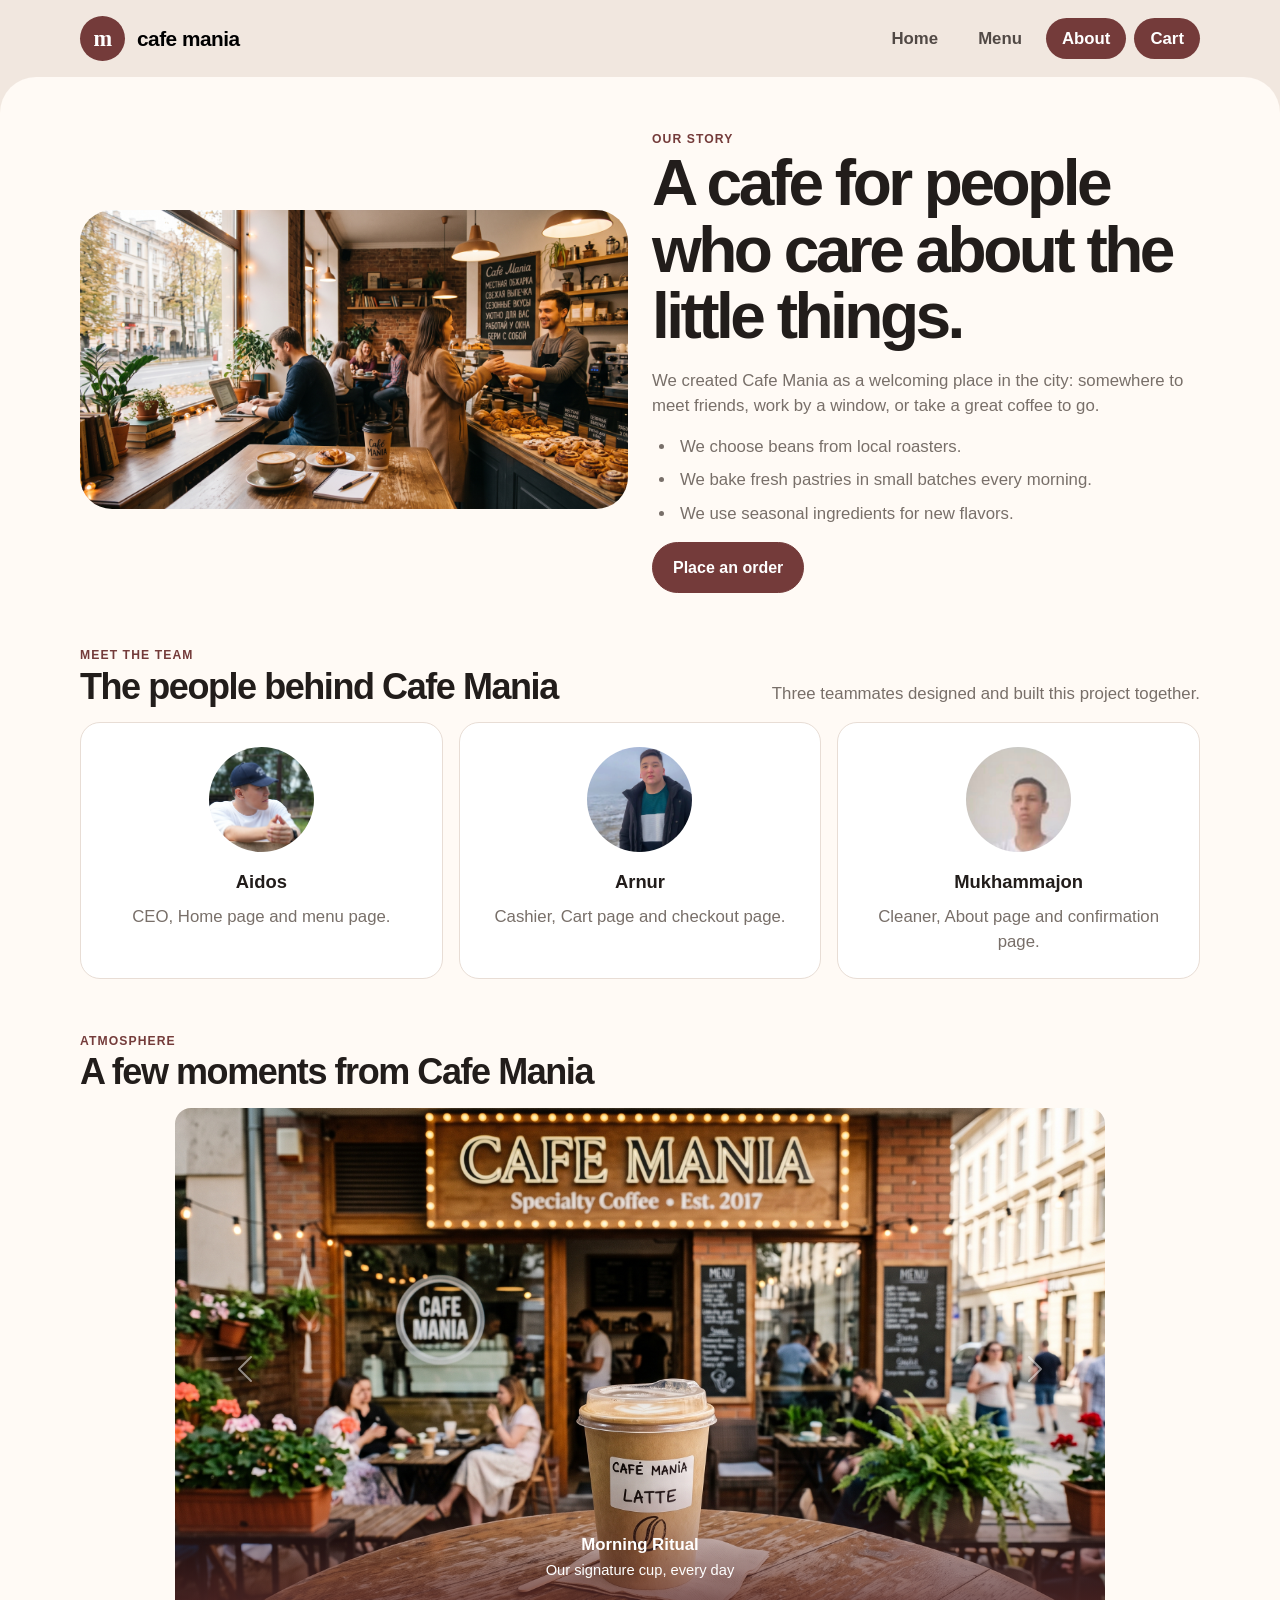
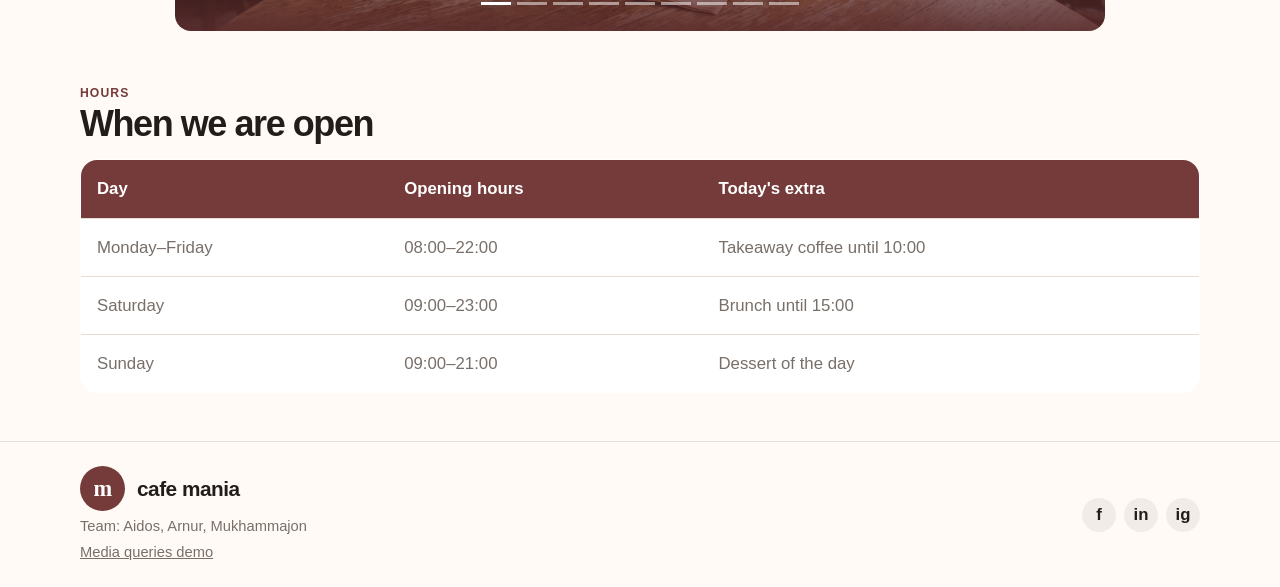
==== about.html @ 405763fb "Add files via upload" ====
<!DOCTYPE html>
<html lang="en">
<head>
  <meta charset="UTF-8">
  <meta name="viewport" content="width=device-width, initial-scale=1.0">
  <title>Cafe Mania - About Us</title>
  <link rel="stylesheet" href="https://cdn.jsdelivr.net/npm/bootstrap@5.3.3/dist/css/bootstrap.min.css">
  <link rel="stylesheet" href="css/style.css">
</head>
<body>

  <header id="main-header" class="py-3">
    <nav class="navbar navbar-expand-md p-0" aria-label="Main navigation">
      <div class="container shell">
        <a class="navbar-brand brand m-0 p-0" href="index.html">
          <span class="brand-mark">m</span>
          <span>cafe mania</span>
        </a>
        <button class="navbar-toggler" type="button" data-bs-toggle="collapse" data-bs-target="#mainNav" aria-controls="mainNav" aria-expanded="false" aria-label="Toggle navigation">
          <span class="navbar-toggler-icon"></span>
        </button>
        <div class="collapse navbar-collapse" id="mainNav">
          <ul class="navbar-nav ms-auto gap-1 gap-md-2 mt-3 mt-md-0 mb-0">
          <li class="nav-item"><a class="nav-link rounded-pill px-3 py-2 fw-bold small" href="index.html">Home</a></li>
          <li class="nav-item"><a class="nav-link rounded-pill px-3 py-2 fw-bold small" href="menu.html">Menu</a></li>
          <li class="nav-item"><a class="nav-link rounded-pill px-3 py-2 fw-bold small active bg-primary" href="about.html" aria-current="page">About</a></li>
          <li class="nav-item"><a class="nav-link rounded-pill px-3 py-2 fw-bold small bg-primary text-white" href="cart.html">Cart</a></li>
          </ul>
        </div>
      </div>
    </nav>
  </header>

  <main class="page pt-4 pt-md-5 pb-5">
    <div class="container shell">

      <section class="row align-items-center g-4 mb-5">
        <div class="col-md-6">
          <img class="img-fluid rounded-5" src="images/team.jpg" alt="Cafe Mania team illustration">
        </div>
        <div class="col-md-6">
          <span class="eyebrow">Our story</span>
          <h1>A cafe for people who care about the little things.</h1>
          <p>We created Cafe Mania as a welcoming place in the city: somewhere to meet friends, work by a window, or take a great coffee to go.</p>
          <ul class="story-list ps-4">
            <li class="my-2 ps-1">We choose beans from local roasters.</li>
            <li class="my-2 ps-1">We bake fresh pastries in small batches every morning.</li>
            <li class="my-2 ps-1">We use seasonal ingredients for new flavors.</li>
          </ul>
          <a class="btn btn-primary" href="checkout.html">Place an order</a>
        </div>
      </section>

      <section class="mb-5">
        <div class="d-flex flex-column flex-sm-row justify-content-between align-items-sm-end gap-3 mt-3 mt-lg-4 mb-3">
          <div>
            <span class="eyebrow">Meet the team</span>
            <h2 class="mb-0">The people behind Cafe Mania</h2>
          </div>
          <p class="mb-0">Three teammates designed and built this project together.</p>
        </div>
        <div class="row row-cols-1 row-cols-sm-3 g-3">
          <div class="col">
            <article class="person h-100 p-4 text-center">
              <img class="rounded-circle mx-auto mb-3" src="images/aidos.jpeg" alt="Portrait of Aidos">
              <h3>Aidos</h3>
              <p class="mb-0">CEO, Home page and menu page.</p>
            </article>
          </div>
          <div class="col">
            <article class="person h-100 p-4 text-center">
              <img class="rounded-circle mx-auto mb-3" src="images/arnur.jpeg" alt="Portrait of Arnur">
              <h3>Arnur</h3>
              <p class="mb-0">Cashier, Cart page and checkout page.</p>
            </article>
          </div>
          <div class="col">
            <article class="person h-100 p-4 text-center">
              <img class="rounded-circle mx-auto mb-3" src="images/mukhammajon.jpeg" alt="Portrait of Mukhammajon">
              <h3>Mukhammajon</h3>
              <p class="mb-0">Cleaner, About page and confirmation page.</p>
            </article>
          </div>
        </div>
      </section>

      <section class="mb-5">
        <div class="d-flex flex-column flex-sm-row justify-content-between align-items-sm-end gap-3 mt-3 mt-lg-4 mb-3">
          <div>
            <span class="eyebrow">Atmosphere</span>
            <h2 class="mb-0">A few moments from Cafe Mania</h2>
          </div>
        </div>
        <div class="row justify-content-center">
          <div class="col-lg-10">
            <div id="atmosphereCarousel" class="carousel slide rounded-4 overflow-hidden" role="region" aria-label="Photo gallery">
              <div class="carousel-indicators">
              <button type="button" data-bs-target="#atmosphereCarousel" data-bs-slide-to="0" class="active" aria-current="true" aria-label="Slide 1"></button>
              <button type="button" data-bs-target="#atmosphereCarousel" data-bs-slide-to="1" aria-label="Slide 2"></button>
              <button type="button" data-bs-target="#atmosphereCarousel" data-bs-slide-to="2" aria-label="Slide 3"></button>
              <button type="button" data-bs-target="#atmosphereCarousel" data-bs-slide-to="3" aria-label="Slide 4"></button>
              <button type="button" data-bs-target="#atmosphereCarousel" data-bs-slide-to="4" aria-label="Slide 5"></button>
              <button type="button" data-bs-target="#atmosphereCarousel" data-bs-slide-to="5" aria-label="Slide 6"></button>
              <button type="button" data-bs-target="#atmosphereCarousel" data-bs-slide-to="6" aria-label="Slide 7"></button>
              <button type="button" data-bs-target="#atmosphereCarousel" data-bs-slide-to="7" aria-label="Slide 8"></button>
              <button type="button" data-bs-target="#atmosphereCarousel" data-bs-slide-to="8" aria-label="Slide 9"></button>
              </div>
              <div class="carousel-inner">
              <div class="carousel-item active">
                <img src="images/main%20.jpg" alt="Coffee cup and croissant on the counter">
                <div class="carousel-caption start-0 end-0 bottom-0 pt-5 pb-5 px-5">
                  <span class="fw-bold">Morning Ritual</span><br><small>Our signature cup, every day</small>
                </div>
              </div>
              <div class="carousel-item">
                <img src="images/cofee.jpg" alt="Coffee and croissant set">
                <div class="carousel-caption start-0 end-0 bottom-0 pt-5 pb-5 px-5">
                  <span class="fw-bold">Fresh Roast</span><br><small>Beans from local roasters</small>
                </div>
              </div>
              <div class="carousel-item">
                <img src="images/Cappucino.jpg" alt="Cappuccino with a pastry">
                <div class="carousel-caption start-0 end-0 bottom-0 pt-5 pb-5 px-5">
                  <span class="fw-bold">Latte Art</span><br><small>Double espresso, silky foam</small>
                </div>
              </div>
              <div class="carousel-item">
                <img src="images/zavtrak.jpg" alt="Breakfast plate with toast and berries">
                <div class="carousel-caption start-0 end-0 bottom-0 pt-5 pb-5 px-5">
                  <span class="fw-bold">Mania Brunch</span><br><small>Toast, egg and fresh berries</small>
                </div>
              </div>
              <div class="carousel-item">
                <img src="images/lunch.jpg" alt="Lunch plate">
                <div class="carousel-caption start-0 end-0 bottom-0 pt-5 pb-5 px-5">
                  <span class="fw-bold">Midday Break</span><br><small>A hot dish and homemade lemonade</small>
                </div>
              </div>
              <div class="carousel-item">
                <img src="images/pirog.jpg" alt="Berry pastry">
                <div class="carousel-caption start-0 end-0 bottom-0 pt-5 pb-5 px-5">
                  <span class="fw-bold">Bakery Corner</span><br><small>Baked fresh every morning</small>
                </div>
              </div>
              <div class="carousel-item">
                <img src="images/tea.jpg" alt="A hot drink in a cup">
                <div class="carousel-caption start-0 end-0 bottom-0 pt-5 pb-5 px-5">
                  <span class="fw-bold">Tea Time</span><br><small>Bright berry blends with honey</small>
                </div>
              </div>
              <div class="carousel-item">
                <img src="images/desert.jpg" alt="Berry dessert">
                <div class="carousel-caption start-0 end-0 bottom-0 pt-5 pb-5 px-5">
                  <span class="fw-bold">Dessert of the Day</span><br><small>Ask your barista what's fresh</small>
                </div>
              </div>
              <div class="carousel-item">
                <img src="images/team.jpg" alt="Cafe Mania team at work">
                <div class="carousel-caption start-0 end-0 bottom-0 pt-5 pb-5 px-5">
                  <span class="fw-bold">Our People</span><br><small>The faces behind every cup</small>
                </div>
              </div>
              </div>
              <button class="carousel-control-prev" type="button" data-bs-target="#atmosphereCarousel" data-bs-slide="prev">
                <span class="carousel-control-prev-icon" aria-hidden="true"></span>
                <span class="visually-hidden">Previous</span>
              </button>
              <button class="carousel-control-next" type="button" data-bs-target="#atmosphereCarousel" data-bs-slide="next">
                <span class="carousel-control-next-icon" aria-hidden="true"></span>
                <span class="visually-hidden">Next</span>
              </button>
            </div>
          </div>
        </div>
      </section>

      <section>
        <div class="d-flex flex-column flex-sm-row justify-content-between align-items-sm-end gap-3 mt-3 mt-lg-4 mb-3">
          <div>
            <span class="eyebrow">Hours</span>
            <h2 class="mb-0">When we are open</h2>
          </div>
        </div>
        <table class="schedule">
          <thead>
            <tr>
              <th class="p-2 p-sm-3">Day</th>
              <th class="p-2 p-sm-3">Opening hours</th>
              <th class="p-2 p-sm-3">Today's extra</th>
            </tr>
          </thead>
          <tbody>
            <tr>
              <td class="p-2 p-sm-3">Monday–Friday</td>
              <td class="p-2 p-sm-3">08:00–22:00</td>
              <td class="p-2 p-sm-3">Takeaway coffee until 10:00</td>
            </tr>
            <tr>
              <td class="p-2 p-sm-3">Saturday</td>
              <td class="p-2 p-sm-3">09:00–23:00</td>
              <td class="p-2 p-sm-3">Brunch until 15:00</td>
            </tr>
            <tr>
              <td class="p-2 p-sm-3">Sunday</td>
              <td class="p-2 p-sm-3">09:00–21:00</td>
              <td class="p-2 p-sm-3">Dessert of the day</td>
            </tr>
          </tbody>
        </table>
      </section>

    </div>
  </main>

  <footer class="py-4">
    <div class="container shell d-flex flex-column flex-md-row justify-content-between align-items-md-center gap-3">
      <div>
        <a class="brand" href="index.html">
          <span class="brand-mark">m</span>
          <span>cafe mania</span>
        </a>
        <p class="mt-1 mb-0 small">Team: Aidos, Arnur, Mukhammajon</p>
        <p class="mt-1 mb-0 small"><a class="text-decoration-underline" href="responsive.html">Media queries demo</a></p>
      </div>
      <div>
        <div class="socials d-flex gap-2">
          <a href="#">f</a>
          <a href="#">in</a>
          <a href="#">ig</a>
        </div>
      </div>
    </div>
  </footer>

  <script src="https://cdn.jsdelivr.net/npm/bootstrap@5.3.3/dist/js/bootstrap.bundle.min.js"></script>

</body>
</html>
---- css/style.css ----
:root {
  --wine: #743b3a;
  --wine-dark: #592b2b;
  --cream: #fffaf5;
  --sand: #f1e7df;
  --ink: #221d1b;
  --muted: #786f69;
  --line: #e8ddd5;
  --green: #758664;

  --bs-primary: #743b3a;
  --bs-primary-rgb: 116, 59, 58;
  --bs-border-color: var(--line);
}

* {
  box-sizing: border-box;
}

html {
  scroll-behavior: smooth;
}

body {
  margin: 0;
  background: var(--sand);
  color: var(--ink);
  font-family: "Trebuchet MS", "Segoe UI", Arial, sans-serif;
  font-size: 0.95rem;
  line-height: 1.5;
}

img {
  max-width: 100%;
  display: block;
}

a {
  color: inherit;
  text-decoration: none;
}

a:hover {
  color: var(--wine);
}

button,
input,
select,
textarea {
  font: inherit;
}

/* Layout shell
   Bootstrap .container (12px side padding) sized to the original 1120px content width.
   ========================================================================== */

.shell {
  width: min(1144px, calc(100% - 8px));
  max-width: none;
  margin: auto;
}

.page {
  background: var(--cream);
  min-height: 590px;
  border-radius: 36px 36px 0 0;
}

/* Header & navigation (Bootstrap navbar) */

#main-header {
  background: var(--sand);
}

.brand {
  display: flex;
  gap: 12px;
  align-items: center;
  font-size: 1.3rem;
  font-weight: 800;
  letter-spacing: -0.5px;
}

.brand-mark {
  width: 45px;
  height: 45px;
  border-radius: 50%;
  background: var(--wine);
  color: #fff;
  display: grid;
  place-items: center;
  font-family: Georgia, serif;
  font-size: 1.4rem;
}

.navbar {
  --bs-navbar-color: #514945;
  --bs-navbar-hover-color: #fff;
  --bs-navbar-active-color: #fff;
  --bs-navbar-toggler-border-color: var(--wine);
  --bs-navbar-toggler-focus-width: 0.2rem;
}

.navbar-nav .nav-link:hover {
  background: var(--wine);
}

/* Typography */

.eyebrow {
  color: var(--wine);
  font-weight: 800;
  text-transform: uppercase;
  letter-spacing: 0.09em;
  font-size: 0.76rem;
}

h1, h2, h3 {
  font-weight: 700;
}

h1 {
  font-size: 2rem;
  line-height: 1.04;
  letter-spacing: -0.055em;
  margin-bottom: 18px;
}

h2 {
  font-size: 1.5rem;
  letter-spacing: -0.04em;
  line-height: 1.1;
}

h3 {
  font-size: 1.05rem;
  line-height: 1.5;
}

p {
  color: var(--muted);
}

/* Buttons (Bootstrap .btn, recoloured) */

.btn {
  --bs-btn-border-radius: 999px;
  --bs-btn-font-weight: 800;
  --bs-btn-padding-x: 1.25rem;
  --bs-btn-padding-y: 0.8rem;
  transition: 0.2s ease;
}

.btn-lg {
  --bs-btn-padding-x: 1.6rem;
  --bs-btn-padding-y: 1rem;
  --bs-btn-font-size: 1.1rem;
}

.btn-sm {
  --bs-btn-padding-x: 0.9rem;
  --bs-btn-padding-y: 0.45rem;
  --bs-btn-font-size: 0.85rem;
}

.btn:hover {
  transform: translateY(-2px);
}

.btn-group .btn:hover {
  transform: none;
}

.btn-primary {
  --bs-btn-bg: var(--wine);
  --bs-btn-border-color: var(--wine);
  --bs-btn-hover-bg: var(--wine-dark);
  --bs-btn-hover-border-color: var(--wine-dark);
  --bs-btn-active-bg: var(--wine-dark);
  --bs-btn-active-border-color: var(--wine-dark);
  --bs-btn-disabled-bg: var(--wine);
  --bs-btn-disabled-border-color: var(--wine);
  --bs-btn-focus-shadow-rgb: 116, 59, 58;
}

.btn-secondary {
  --bs-btn-color: var(--wine);
  --bs-btn-bg: #f4e7df;
  --bs-btn-border-color: #f4e7df;
  --bs-btn-hover-color: var(--wine-dark);
  --bs-btn-hover-bg: #ead9cf;
  --bs-btn-hover-border-color: #ead9cf;
  --bs-btn-active-color: var(--wine-dark);
  --bs-btn-active-bg: #ead9cf;
  --bs-btn-active-border-color: #ead9cf;
  --bs-btn-focus-shadow-rgb: 116, 59, 58;
}

.btn-outline-primary {
  --bs-btn-color: var(--wine);
  --bs-btn-border-color: var(--wine);
  --bs-btn-hover-bg: var(--wine);
  --bs-btn-hover-border-color: var(--wine);
  --bs-btn-active-bg: var(--wine);
  --bs-btn-active-border-color: var(--wine);
  --bs-btn-focus-shadow-rgb: 116, 59, 58;
}

.btn-round {
  width: 41px;
  height: 41px;
  display: inline-grid;
  place-items: center;
}

/* Hero */

.hero-copy {
  max-width: 550px;
}

.hero-copy p {
  font-size: 1.1rem;
  max-width: 46ch;
}

.hero-art {
  position: relative;
}

.hero-art img {
  border-radius: 30px;
  box-shadow: 18px 18px 0 #e8d1c2;
}

.floating-note {
  position: absolute;
  bottom: 22px;
  left: 12px;
  border-radius: 16px;
  background: #fff;
  box-shadow: 0 10px 30px #6f403a2b;
  font-weight: 800;
}

/* Bootstrap .card, restyled */

.card {
  border: 1px solid var(--line);
  border-radius: 20px;
  overflow: hidden;
  background: #fff;
  box-shadow: 0 6px 18px #4b29200a;
  transition: transform 0.25s ease, box-shadow 0.25s ease;
}

.card:hover {
  transform: translateY(-8px);
  box-shadow: 0 16px 30px #6f403a29;
}

.card img {
  width: 100%;
  height: 165px;
  object-fit: cover;
}

.price-line {
  font-weight: 800;
  font-size: 1.16rem;
}

/* Menu page sidebar + main */

.menu-layout__sidebar {
  background: var(--sand);
  border-bottom: 1px solid var(--line);
}

.menu-layout__main {
  border-radius: 0;
}

.category-nav {
  --bs-nav-link-color: #5b514c;
  --bs-nav-link-hover-color: var(--wine);
}

/* About page */

.tag {
  display: inline-block;
  padding: 7px 11px;
  border-radius: 999px;
  background: #f3e7df;
  color: var(--wine);
  font-weight: 800;
  font-size: 0.85rem;
}

.story-list {
  color: var(--muted);
}

.person {
  background: #fff;
  border: 1px solid var(--line);
  border-radius: 20px;
}

.person img {
  width: 105px;
  height: 105px;
  object-fit: cover;
  background: #f2ded2;
}

.carousel-item img {
  width: 100%;
  aspect-ratio: 16 / 9;
  object-fit: cover;
}

.carousel-caption {
  background: linear-gradient(180deg, rgba(89, 43, 43, 0) 0%, rgba(89, 43, 43, 0.92) 100%);
}

.schedule {
  width: 100%;
  border-collapse: collapse;
  background: #fff;
  border: 1px solid var(--line);
  border-radius: 17px;
  overflow: hidden;
}

.schedule th {
  background: var(--wine);
  color: white;
  text-align: left;
}

.schedule th,
.schedule td {
  border-bottom: 1px solid var(--line);
}

.schedule tr:last-child td {
  border-bottom: 0;
}

.schedule td {
  color: var(--muted);
}

/* Cart & checkout */

.cart-item {
  border: 1px solid var(--line);
  background: #fff;
  border-radius: 18px;
}

.cart-item img {
  width: 110px;
  height: 88px;
  object-fit: cover;
  border-radius: 11px;
}

.cart-item p {
  font-size: 0.87rem;
}

.item-cost {
  font-size: 1.18rem;
  font-weight: 800;
  white-space: nowrap;
}

.summary {
  border: 1px solid var(--line);
  background: #fff;
  border-radius: 20px;
}

.summary img {
  width: 34px;
  height: 34px;
  object-fit: cover;
  background: #f4eee9;
}

/* Forms */

.form-card {
  background: #fff;
  border: 1px solid var(--line);
  border-radius: 21px;
}

.form-label {
  font-weight: 700;
  font-size: 0.9rem;
}

.form-check-label {
  font-weight: 500;
}

.form-control,
.form-select,
.input-group-text {
  border-color: #ded3cb;
  border-radius: 11px;
  color: var(--ink);
}

.form-control,
.form-select {
  background-color: #fffaf7;
}

.input-group-text {
  background: #f4e7df;
  color: var(--wine);
  font-weight: 700;
}

.form-control:focus,
.form-select:focus,
.form-check-input:focus {
  border-color: var(--wine);
  box-shadow: 0 0 0 0.25rem rgba(116, 59, 58, 0.2);
}

.form-check-input:checked {
  background-color: var(--wine);
  border-color: var(--wine);
}

textarea.form-control {
  min-height: 105px;
  resize: vertical;
}

/* Confirmation page */

.success-icon {
  width: 74px;
  height: 74px;
  border-radius: 50%;
  display: grid;
  place-items: center;
  background: #e7f0df;
  color: #4b7540;
  font-size: 2.5rem;
  font-weight: bold;
}

.order-number {
  font-size: 4rem;
  color: var(--wine);
  font-weight: 900;
  letter-spacing: -0.09em;
}

.order-steps {
  list-style: none;
  text-align: left;
  max-width: 340px;
  color: var(--muted);
}

.order-steps li {
  border-radius: 12px;
  background: #f9f0e9;
  transition: transform 0.2s ease, background 0.2s ease;
}

.order-steps li:hover {
  transform: translateX(4px);
  background: #f3e7df;
}

.step-num {
  flex-shrink: 0;
  width: 26px;
  height: 26px;
  border-radius: 50%;
  background: var(--wine);
  color: #fff;
  font-weight: 800;
  font-size: 0.8rem;
  display: grid;
  place-items: center;
}

.benefit {
  border-radius: 16px;
  background: #f9f0e9;
}

.benefit strong {
  display: block;
  font-size: 1.3rem;
  color: var(--wine);
}

/* Footer */

footer {
  background: var(--cream);
  border-top: 1px solid var(--line);
}

.socials a {
  width: 34px;
  height: 34px;
  display: grid;
  place-items: center;
  border-radius: 50%;
  background: #f2ece8;
  font-weight: 800;
}

/* responsive typography */
@media (min-width: 576px) {
  body { font-size: 1rem; }
  h1 { font-size: 2.75rem; }
  h2 { font-size: 1.85rem; }
  h3 { font-size: 1.1rem; }
}

@media (min-width: 992px) {
  body { font-size: 1.05rem; }
  h1 { font-size: 4rem; }
  h2 { font-size: 2.25rem; }
  h3 { font-size: 1.15rem; }

  .menu-layout__sidebar {
    border-bottom: 0;
    border-right: 1px solid var(--line);
  }

  .menu-layout__main {
    border-radius: 0 36px 0 0;
  }

  .floating-note {
    left: -30px;
  }
}

@media (max-width: 575.98px) {
  .brand {
    font-size: 1.08rem;
  }

  .brand-mark {
    width: 38px;
    height: 38px;
  }

  .page {
    border-radius: 25px 25px 0 0;
  }

  .shell {
    width: 100%;
  }

  .hero-art img {
    box-shadow: 9px 9px 0 #e8d1c2;
  }

  .cart-item img {
    width: 80px;
    height: 72px;
  }

  .schedule {
    font-size: 0.82rem;
  }
}
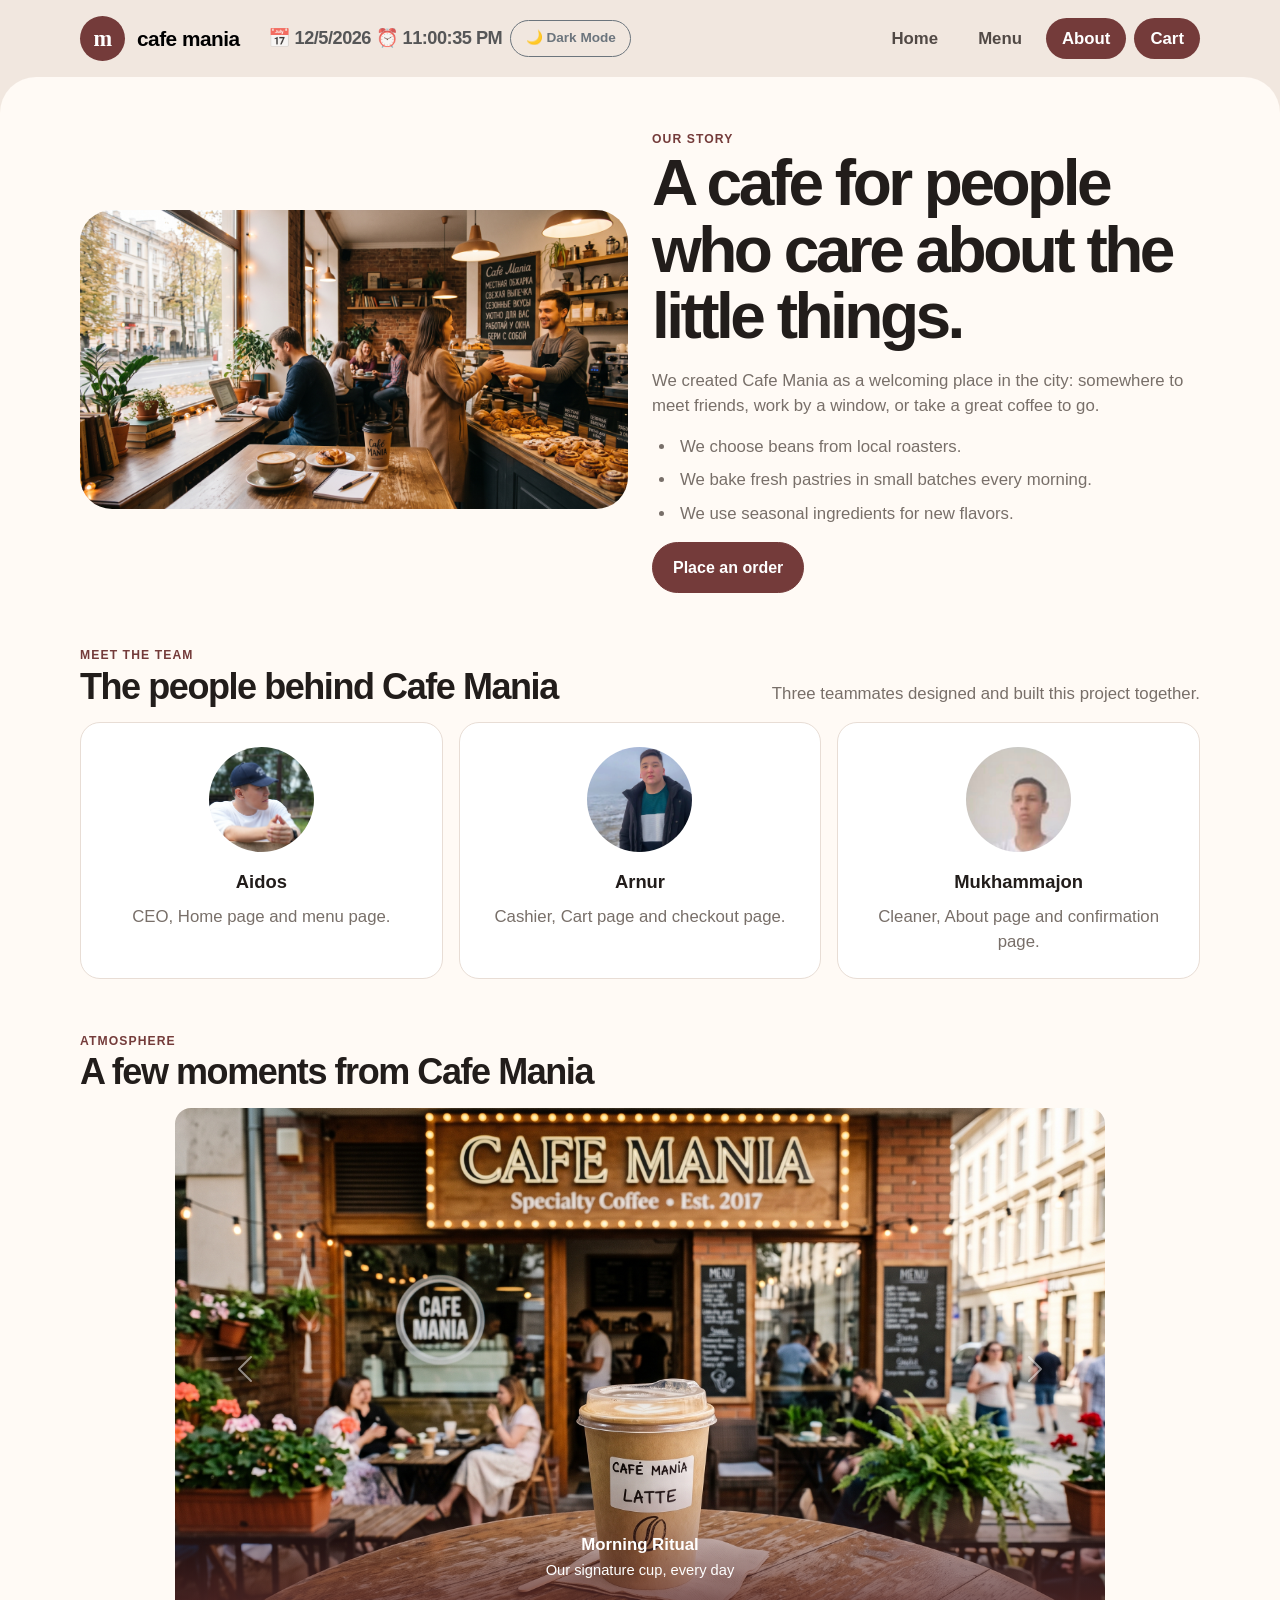
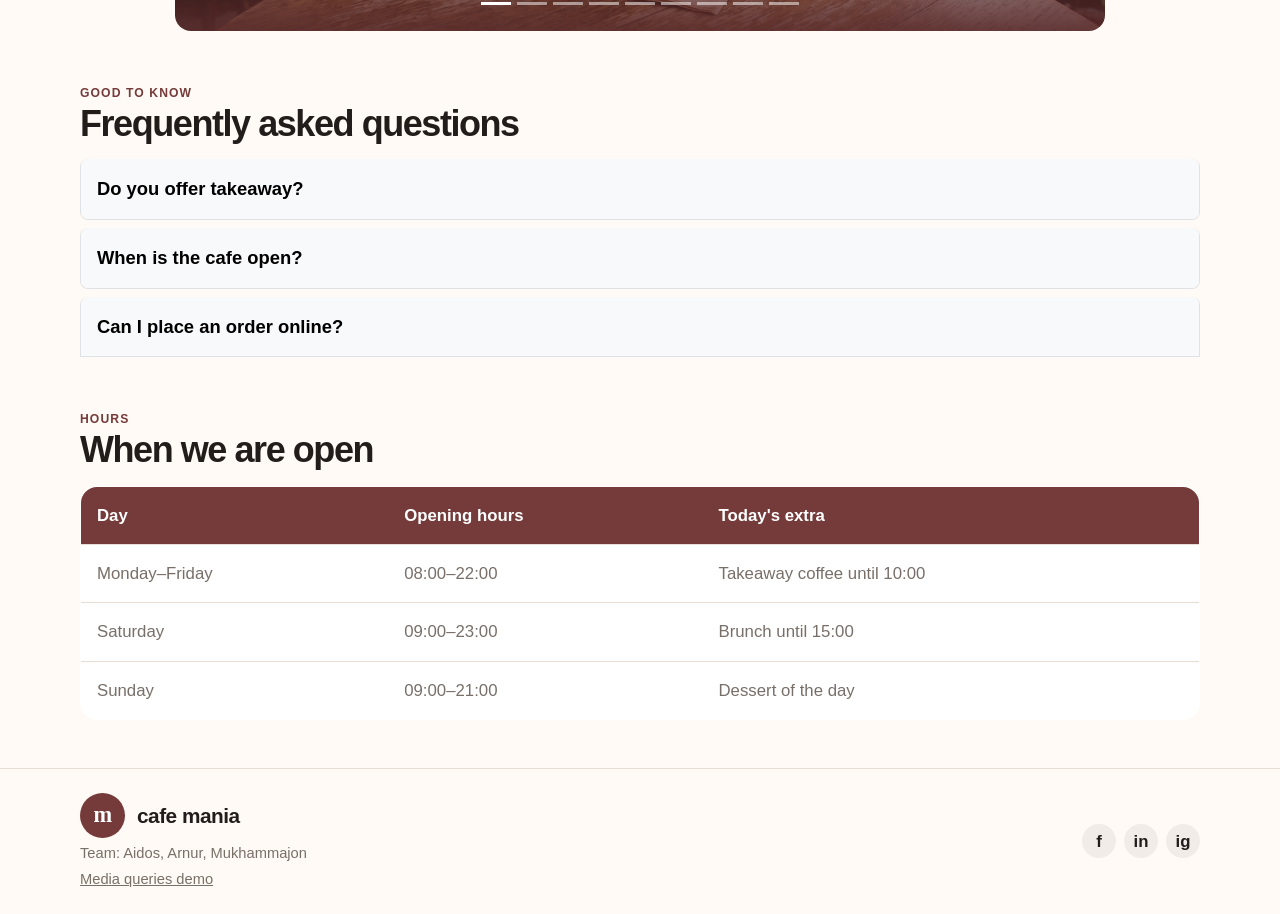
==== commit df42d074: "Assignment 4 implemetation from Aidos repo" ====
--- a/about.html
+++ b/about.html
@@ -15,7 +15,9 @@
         <a class="navbar-brand brand m-0 p-0" href="index.html">
           <span class="brand-mark">m</span>
           <span>cafe mania</span>
+          <span id="live-clock" class="ms-3 small fw-bold text-muted"></span>
         </a>
+        <button id="themeToggle" class="btn btn-sm btn-outline-secondary ms-2">🌙 Dark Mode</button>
         <button class="navbar-toggler" type="button" data-bs-toggle="collapse" data-bs-target="#mainNav" aria-controls="mainNav" aria-expanded="false" aria-label="Toggle navigation">
           <span class="navbar-toggler-icon"></span>
         </button>
@@ -170,6 +172,46 @@
                 <span class="visually-hidden">Next</span>
               </button>
             </div>
+          </div>
+        </div>
+      </section>
+
+      <section class="mb-5" aria-labelledby="faq-title">
+        <div class="mb-3">
+          <span class="eyebrow">Good to know</span>
+          <h2 id="faq-title">Frequently asked questions</h2>
+        </div>
+
+        <div class="accordion-item">
+          <h3 class="mb-0">
+            <button class="accordion-header" id="faq-question-1" type="button" data-accordion-button aria-expanded="false" aria-controls="faq-answer-1">
+              Do you offer takeaway?
+            </button>
+          </h3>
+          <div class="accordion-content" id="faq-answer-1" role="region" aria-labelledby="faq-question-1" hidden>
+            <p class="mb-0">Yes. You can order coffee, brunch, and bakery items to take away every day.</p>
+          </div>
+        </div>
+
+        <div class="accordion-item">
+          <h3 class="mb-0">
+            <button class="accordion-header" id="faq-question-2" type="button" data-accordion-button aria-expanded="false" aria-controls="faq-answer-2">
+              When is the cafe open?
+            </button>
+          </h3>
+          <div class="accordion-content" id="faq-answer-2" role="region" aria-labelledby="faq-question-2" hidden>
+            <p class="mb-0">Opening hours vary by day. See the schedule below for today's hours.</p>
+          </div>
+        </div>
+
+        <div class="accordion-item">
+          <h3 class="mb-0">
+            <button class="accordion-header" id="faq-question-3" type="button" data-accordion-button aria-expanded="false" aria-controls="faq-answer-3">
+              Can I place an order online?
+            </button>
+          </h3>
+          <div class="accordion-content" id="faq-answer-3" role="region" aria-labelledby="faq-question-3" hidden>
+            <p class="mb-0">Yes. Browse the menu, add your selections to the cart, and complete the checkout form.</p>
           </div>
         </div>
       </section>
@@ -233,6 +275,6 @@
   </footer>
 
   <script src="https://cdn.jsdelivr.net/npm/bootstrap@5.3.3/dist/js/bootstrap.bundle.min.js"></script>
-
+  <script src="script.js"></script>
 </body>
 </html>
--- a/css/style.css
+++ b/css/style.css
@@ -584,3 +584,177 @@
     font-size: 0.82rem;
   }
 }
+/* ========================================================= */
+/* ========================================================= */
+/* Accordion Styles */
+.accordion-item {
+    border: 1px solid #dee2e6;
+    margin-bottom: 0.5rem;
+    border-radius: 0.5rem;
+    overflow: hidden;
+}
+.accordion-header {
+    width: 100%;
+    background: #f8f9fa;
+    padding: 1rem;
+    text-align: left;
+    border: none;
+    font-weight: bold;
+    cursor: pointer;
+    transition: background 0.2s;
+}
+.accordion-header:hover {
+    background: #e2e6ea;
+}
+.accordion-content {
+    max-height: 0;
+    overflow: hidden;
+    transition: max-height 0.3s ease-out;
+    background: #fff;
+    padding: 0 1rem;
+}
+.accordion-content.active {
+    padding: 1rem;
+}
+.accordion-header:focus-visible,
+[data-modal-open]:focus-visible,
+.modal-close:focus-visible {
+    outline: 3px solid #743b3a;
+    outline-offset: 3px;
+}
+
+/* Modal Popup Styles */
+.modal-overlay {
+    position: fixed;
+    top: 0;
+    left: 0;
+    width: 100%;
+    height: 100%;
+    background: rgba(0, 0, 0, 0.5);
+    display: none;
+    justify-content: center;
+    align-items: center;
+    z-index: 1050;
+    overflow-y: auto;
+    padding: 1rem;
+}
+.modal-overlay:not([hidden]) {
+    display: flex;
+}
+.modal-overlay[hidden] {
+    display: none;
+}
+.modal-open {
+    overflow: hidden;
+}
+.modal-card {
+    background: #fff;
+    padding: 2rem;
+    border-radius: 0.75rem;
+    width: 90%;
+    max-width: 520px;
+    max-height: calc(100vh - 2rem);
+    overflow-y: auto;
+    box-shadow: 0 5px 15px rgba(0,0,0,0.3);
+    position: relative;
+}
+.modal-close {
+    position: absolute;
+    top: 1rem;
+    right: 1rem;
+    background: none;
+    border: none;
+    font-size: 1.5rem;
+    cursor: pointer;
+}
+.error-text {
+    font-size: 0.875rem;
+    margin-top: 0.25rem;
+}
+.field-error {
+    display: block;
+    min-height: 1.25rem;
+    color: #b42318;
+    font-size: 0.875rem;
+}
+.form-control.is-invalid {
+    border-color: #b42318;
+}
+.contact-callout {
+    background: var(--sand);
+}
+.site-toast {
+    position: fixed;
+    right: 1rem;
+    bottom: 1rem;
+    z-index: 1100;
+    max-width: min(26rem, calc(100vw - 2rem));
+    padding: 0.9rem 1.2rem;
+    border-radius: 0.75rem;
+    background: #243b2b;
+    color: #fff;
+    box-shadow: 0 0.5rem 1.5rem rgba(0, 0, 0, 0.2);
+    opacity: 0;
+    transform: translateY(0.5rem);
+    transition: opacity 0.25s ease, transform 0.25s ease;
+}
+.site-toast.is-visible {
+    opacity: 1;
+    transform: translateY(0);
+}
+
+/* Dark theme colors are scoped to site surfaces so controls remain usable. */
+body.dark-theme {
+    --cream: #292523;
+    --sand: #1d1b1a;
+    --ink: #f5efeb;
+    --muted: #c8bdb6;
+    --line: #504743;
+    --bs-body-color: #f5efeb;
+    --bs-body-bg: #1d1b1a;
+    background: var(--sand);
+    color: var(--ink);
+}
+body.dark-theme #main-header,
+body.dark-theme footer {
+    background: var(--sand);
+    color: var(--ink);
+}
+body.dark-theme .page,
+body.dark-theme .card,
+body.dark-theme .person,
+body.dark-theme .summary,
+body.dark-theme .form-card,
+body.dark-theme .menu-layout__sidebar,
+body.dark-theme .accordion-content,
+body.dark-theme .modal-card,
+body.dark-theme .contact-callout {
+    background: var(--cream);
+    color: var(--ink);
+}
+body.dark-theme .accordion-header,
+body.dark-theme .category-nav .nav-link.bg-white,
+body.dark-theme .form-control,
+body.dark-theme .form-select,
+body.dark-theme .input-group-text {
+    background-color: #35302d;
+    color: var(--ink);
+    border-color: var(--line);
+}
+body.dark-theme .text-muted,
+body.dark-theme .eyebrow {
+    color: var(--muted) !important;
+}
+body.dark-theme .form-control::placeholder {
+    color: #c8bdb6;
+}
+body.dark-theme .accordion-header:hover {
+    background: #403a36;
+}
+
+@media (prefers-reduced-motion: reduce) {
+    .accordion-content,
+    .site-toast {
+        transition: none;
+    }
+}
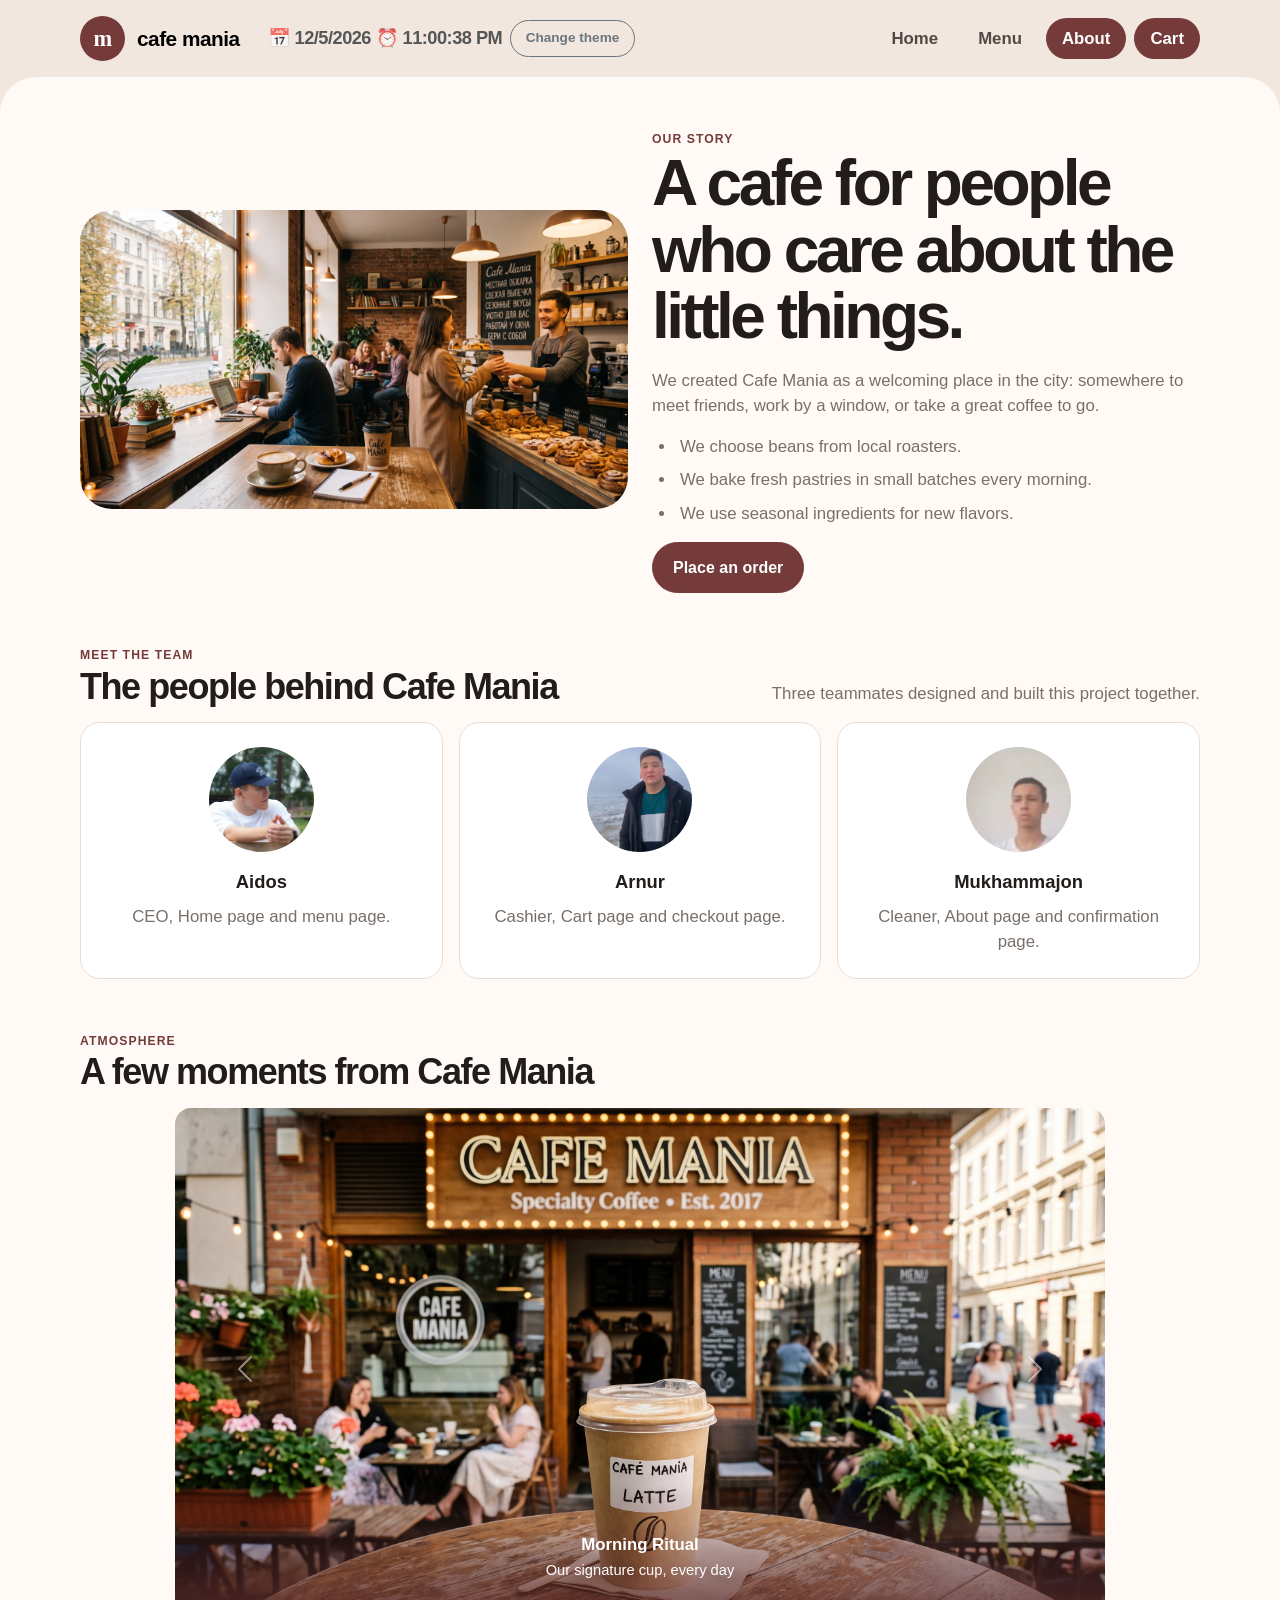
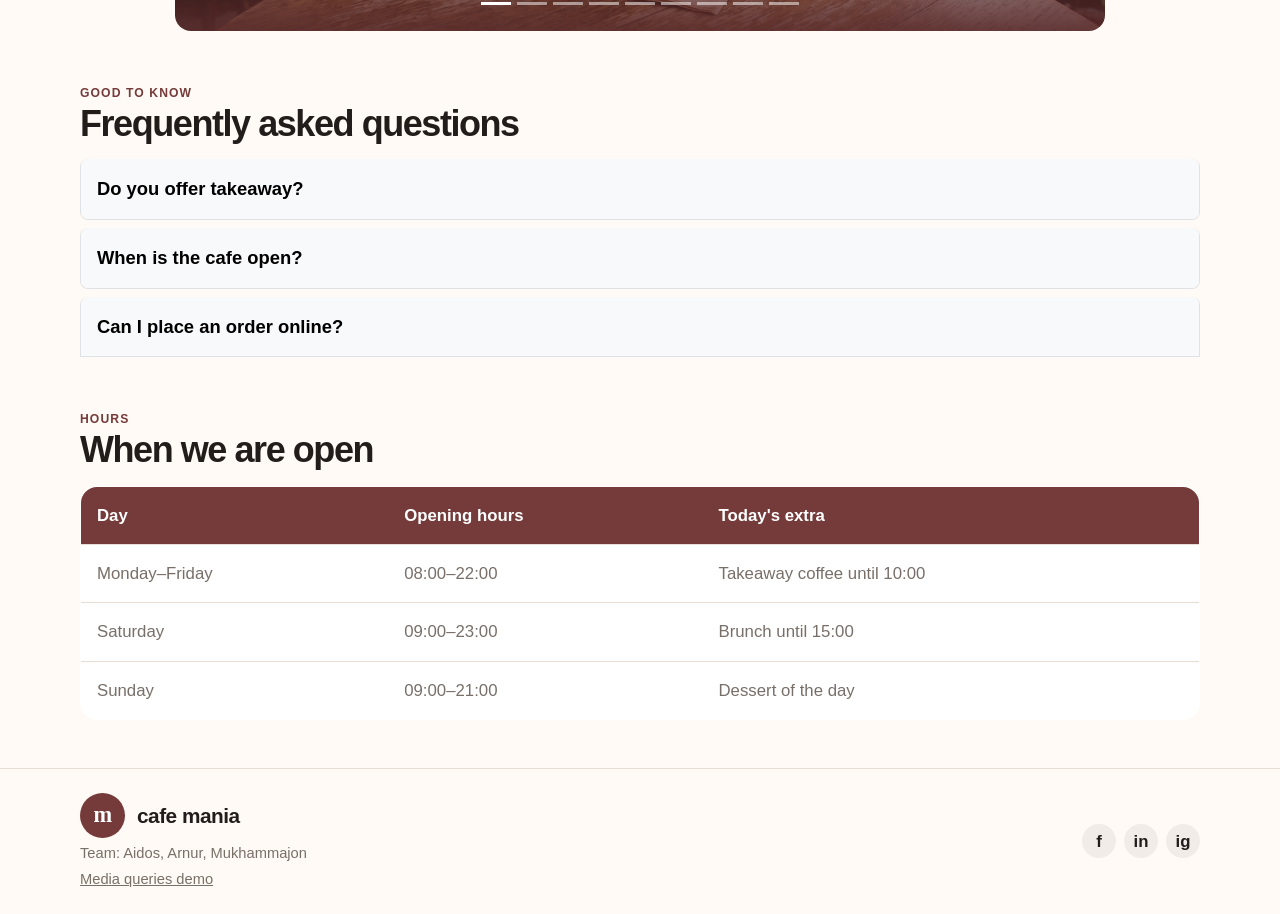
==== commit b513099f: "polish Assignment 4" ====
--- a/about.html
+++ b/about.html
@@ -17,7 +17,7 @@
           <span>cafe mania</span>
           <span id="live-clock" class="ms-3 small fw-bold text-muted"></span>
         </a>
-        <button id="themeToggle" class="btn btn-sm btn-outline-secondary ms-2">🌙 Dark Mode</button>
+        <button id="themeToggle" type="button" class="btn btn-sm btn-outline-secondary ms-2">Change theme</button>
         <button class="navbar-toggler" type="button" data-bs-toggle="collapse" data-bs-target="#mainNav" aria-controls="mainNav" aria-expanded="false" aria-label="Toggle navigation">
           <span class="navbar-toggler-icon"></span>
         </button>
--- a/css/style.css
+++ b/css/style.css
@@ -703,7 +703,53 @@
     transform: translateY(0);
 }
 
-/* Dark theme colors are scoped to site surfaces so controls remain usable. */
+/* Predefined palettes share the site's existing color variables. */
+body.green-theme {
+    --wine: #286341;
+    --wine-dark: #19482c;
+    --cream: #f1faf3;
+    --sand: #d7eadc;
+    --ink: #173724;
+    --muted: #4b6553;
+    --line: #b5d1bd;
+    --bs-primary-rgb: 40, 99, 65;
+}
+body.blue-theme {
+    --wine: #285f96;
+    --wine-dark: #19446f;
+    --cream: #f0f7ff;
+    --sand: #d8e7f6;
+    --ink: #18344f;
+    --muted: #4d6277;
+    --line: #b6cce1;
+    --bs-primary-rgb: 40, 95, 150;
+}
+body.red-theme {
+    --wine: #a32e3b;
+    --wine-dark: #7c1e29;
+    --cream: #fff3f3;
+    --sand: #f4d9dc;
+    --ink: #481f26;
+    --muted: #78555a;
+    --line: #dfb6bd;
+    --bs-primary-rgb: 163, 46, 59;
+}
+body:is(.green-theme, .blue-theme, .red-theme) {
+    --bs-primary: var(--wine);
+    --bs-body-color: var(--ink);
+    --bs-secondary-color: var(--muted);
+    --bs-border-color: var(--line);
+}
+body:is(.green-theme, .blue-theme, .red-theme) :is(.form-control, .form-select, .accordion-content) {
+    background-color: var(--cream);
+    border-color: var(--line);
+}
+body:is(.green-theme, .blue-theme, .red-theme) :is(.tag, .benefit, .order-steps li, .socials a, .input-group-text, .accordion-header) {
+    background-color: var(--sand);
+    color: var(--ink);
+}
+
+/* Keep the original dark palette and ensure all surfaces remain readable. */
 body.dark-theme {
     --cream: #292523;
     --sand: #1d1b1a;
@@ -751,6 +797,28 @@
 body.dark-theme .accordion-header:hover {
     background: #403a36;
 }
+body.dark-theme :is(.cart-item, .schedule, .floating-note, .benefit, .order-steps li, .socials a, .tag) {
+    background: var(--cream);
+    color: var(--ink);
+}
+body.dark-theme :is(.navbar-brand, .modal-close) {
+    color: var(--ink);
+}
+body.dark-theme .navbar {
+    --bs-navbar-color: var(--ink);
+}
+body.dark-theme .category-nav {
+    --bs-nav-link-color: var(--ink);
+}
+body.dark-theme .field-error {
+    color: #ffb4ab;
+}
+body.dark-theme .form-control.is-invalid {
+    border-color: #ffb4ab;
+}
+body.dark-theme .form-text {
+    color: var(--muted);
+}
 
 @media (prefers-reduced-motion: reduce) {
     .accordion-content,
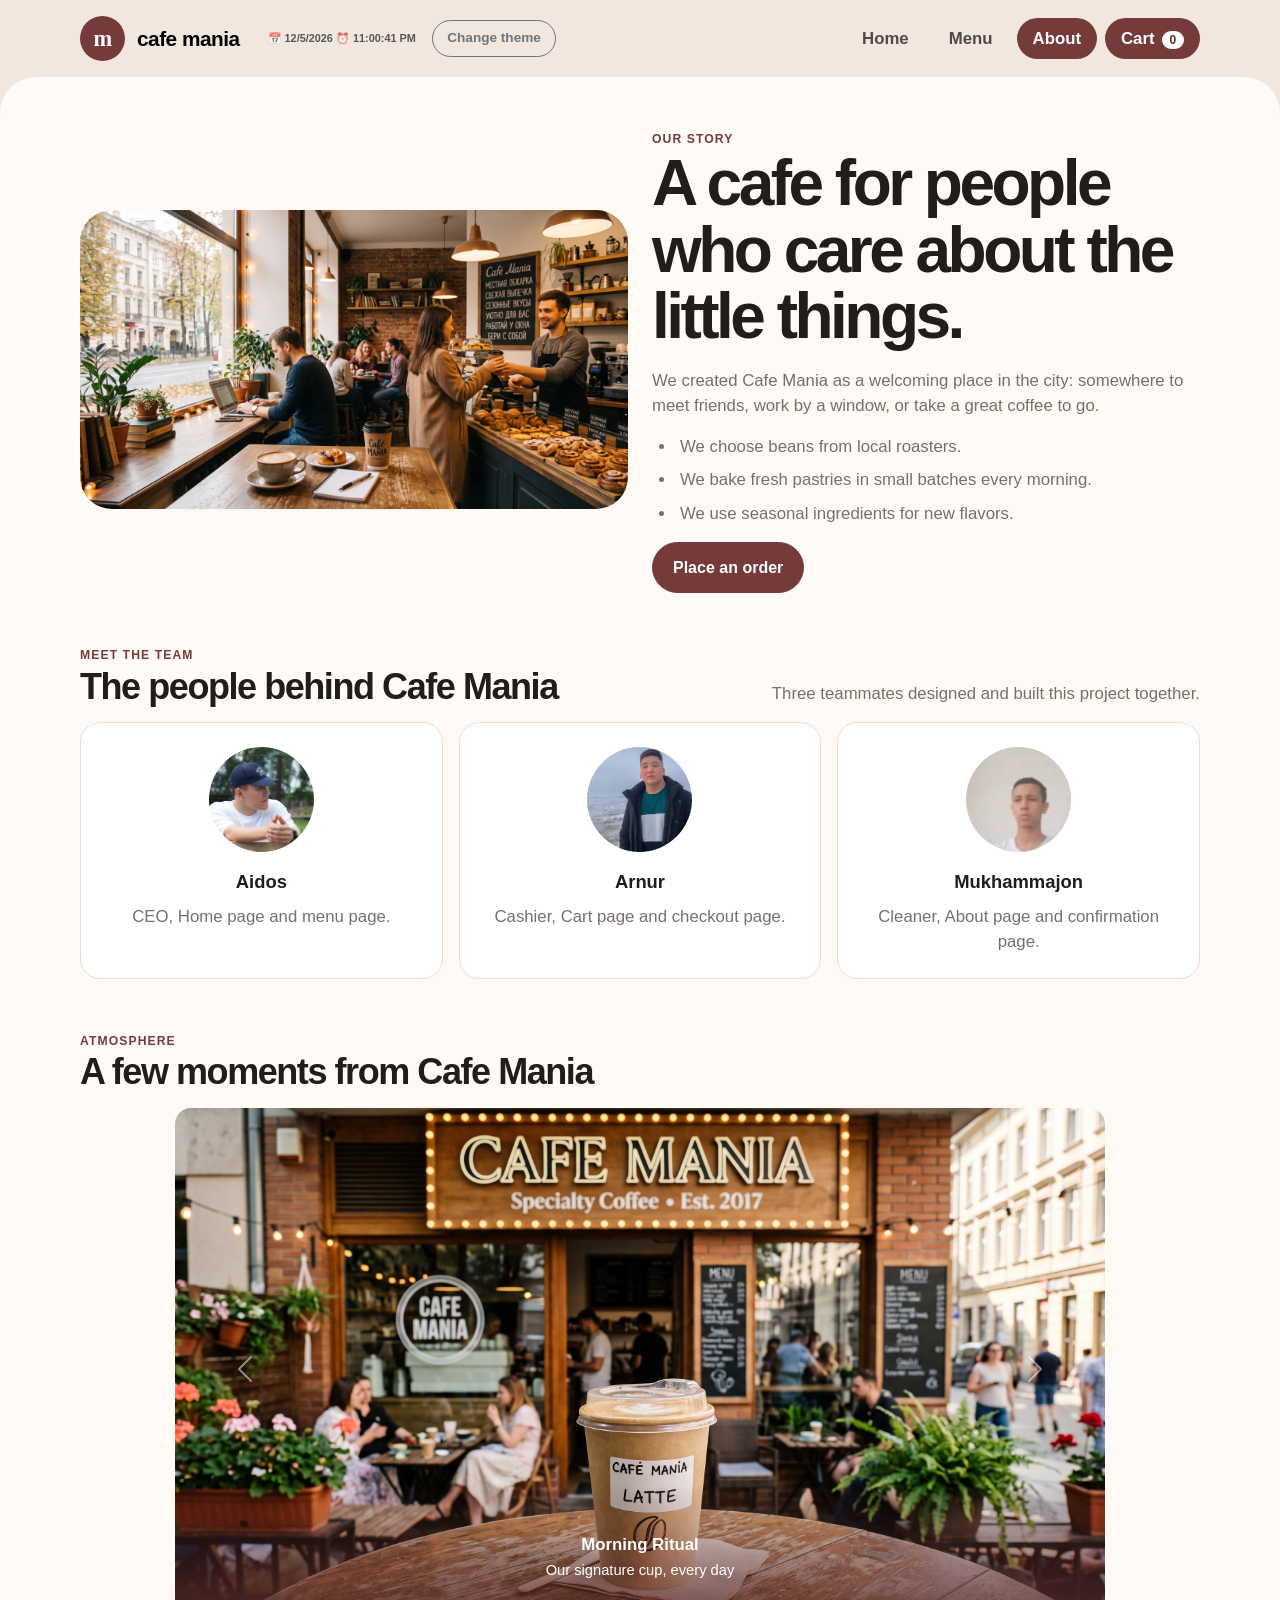
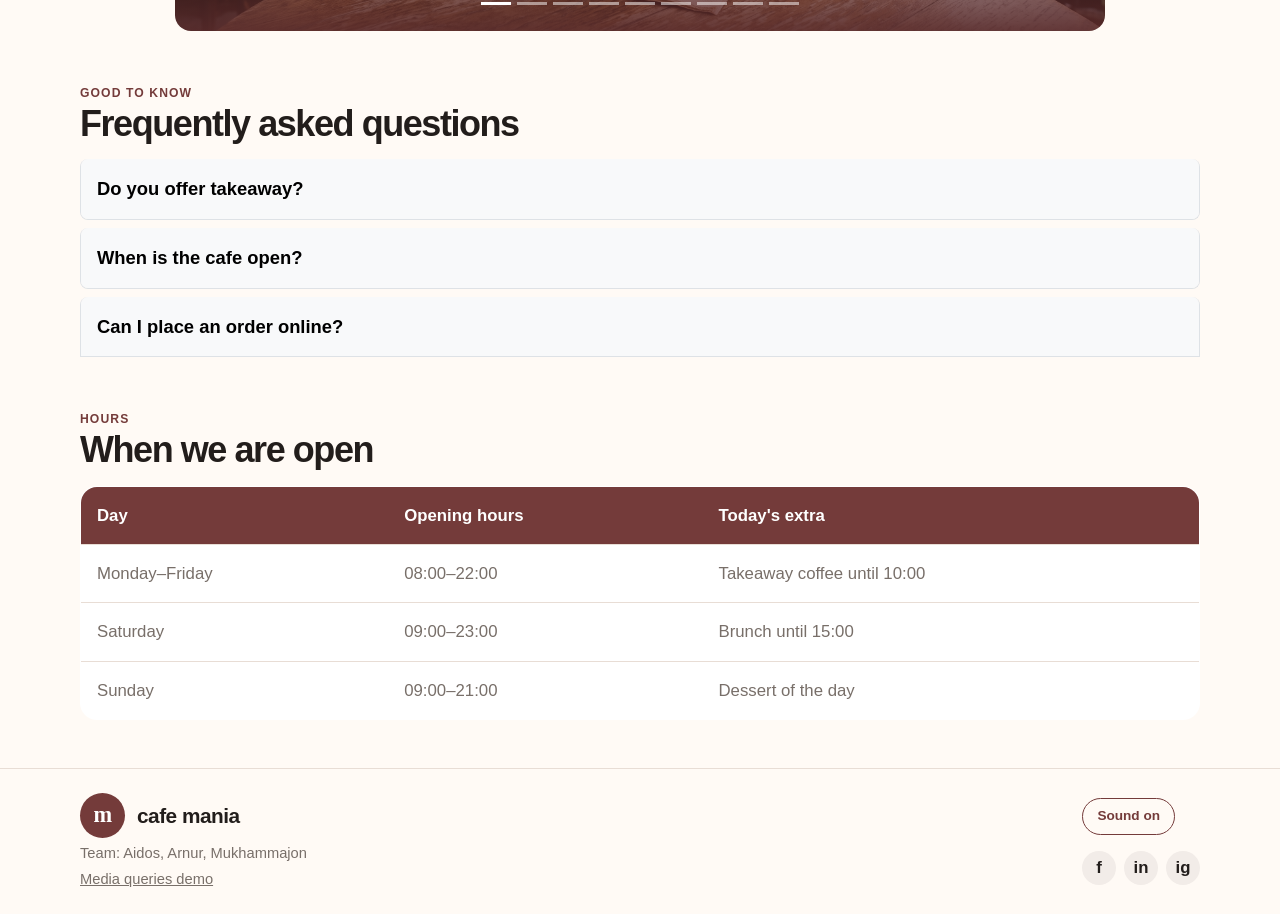
==== commit 77caef6c: "Assignment 5 implementation" ====
--- a/about.html
+++ b/about.html
@@ -26,13 +26,14 @@
           <li class="nav-item"><a class="nav-link rounded-pill px-3 py-2 fw-bold small" href="index.html">Home</a></li>
           <li class="nav-item"><a class="nav-link rounded-pill px-3 py-2 fw-bold small" href="menu.html">Menu</a></li>
           <li class="nav-item"><a class="nav-link rounded-pill px-3 py-2 fw-bold small active bg-primary" href="about.html" aria-current="page">About</a></li>
-          <li class="nav-item"><a class="nav-link rounded-pill px-3 py-2 fw-bold small bg-primary text-white" href="cart.html">Cart</a></li>
+          <li class="nav-item"><a class="nav-link rounded-pill px-3 py-2 fw-bold small bg-primary text-white" href="cart.html">Cart <span class="cart-badge" data-cart-count aria-label="0 items in cart">0</span></a></li>
           </ul>
         </div>
       </div>
     </nav>
   </header>
 
+  <noscript><p class="container py-3">Please enable JavaScript to use the menu, cart and checkout.</p></noscript>
   <main class="page pt-4 pt-md-5 pb-5">
     <div class="container shell">
 
@@ -265,6 +266,7 @@
         <p class="mt-1 mb-0 small"><a class="text-decoration-underline" href="responsive.html">Media queries demo</a></p>
       </div>
       <div>
+        <button class="btn btn-outline-primary btn-sm mb-3" type="button" data-sound-toggle aria-pressed="true">Sound on</button>
         <div class="socials d-flex gap-2">
           <a href="#">f</a>
           <a href="#">in</a>
@@ -275,6 +277,9 @@
   </footer>
 
   <script src="https://cdn.jsdelivr.net/npm/bootstrap@5.3.3/dist/js/bootstrap.bundle.min.js"></script>
+  <script src="js/catalog.js"></script>
+  <script src="js/cart.js"></script>
   <script src="script.js"></script>
+  <script src="js/site-ui.js"></script>
 </body>
 </html>
--- a/css/style.css
+++ b/css/style.css
@@ -826,3 +826,92 @@
         transition: none;
     }
 }
+
+/* Assignment 5: shared interactive shop components. */
+[hidden] { display: none !important; }
+body, #main-header, .page, footer, .summary, .form-card, .menu-layout__sidebar,
+.form-control, .form-select, .rating-card, .review-card, .empty-state {
+    transition: background-color 0.25s ease, color 0.25s ease, border-color 0.25s ease;
+}
+.card {
+    transition: transform 0.25s ease, box-shadow 0.25s ease, background-color 0.25s ease, color 0.25s ease;
+}
+:where(a, button, input, select, textarea):focus-visible {
+    outline: 3px solid var(--wine);
+    outline-offset: 3px;
+}
+body.dark-theme :where(a, button, input, select, textarea):focus-visible { outline-color: #efb5ac; }
+#live-clock { font-size: 0.68rem; letter-spacing: 0; white-space: nowrap; }
+.navbar-brand { max-width: 100%; }
+.navbar .container { gap: 0.5rem; }
+.cart-badge {
+    display: inline-grid;
+    place-items: center;
+    min-width: 1.4rem;
+    padding: 0 0.3rem;
+    margin-left: 0.15rem;
+    border-radius: 20px;
+    background: white;
+    color: #592b2b;
+    font-size: 0.75rem;
+}
+.badge-pop { animation: badge-pop 0.3s ease; }
+@keyframes badge-pop { 50% { transform: scale(1.25); } }
+.category-filter {
+    border: 1px solid var(--line);
+    padding: 0.7rem 1rem;
+    border-radius: 999px;
+    background: var(--cream);
+    color: var(--ink);
+    text-align: left;
+    font-weight: 700;
+    transition: background-color 0.2s, color 0.2s;
+}
+.category-filter:is(:hover, .is-active) { background: var(--wine); color: white; border-color: var(--wine); }
+.product-entry { animation: content-enter 0.25s ease both; }
+@keyframes content-enter { from { opacity: 0; transform: translateY(8px); } to { opacity: 1; transform: translateY(0); } }
+.cart-product-info { min-width: 0; flex-basis: 180px; }
+.quantity-button { min-width: 36px; min-height: 36px; }
+.quantity-value { min-width: 1.5rem; text-align: center; font-weight: 700; }
+.empty-state { background: var(--sand); border: 1px solid var(--line); border-radius: 22px; }
+.summary-line { display: flex; justify-content: space-between; align-items: baseline; gap: 1rem; padding: 0.7rem 0; }
+.summary-line > span { min-width: 0; overflow-wrap: anywhere; }
+.summary-line > strong { flex-shrink: 0; }
+.total-line { border-top: 1px solid var(--line); margin-top: 0.6rem; font-size: 1.2rem; }
+.checkout-progress { list-style: none; display: flex; gap: 0.5rem; padding: 0 0 1rem; margin: 0 0 1.5rem; border-bottom: 1px solid var(--line); }
+.checkout-progress li { flex: 1; color: var(--muted); font-size: 0.85rem; }
+.checkout-progress span { display: inline-grid; place-items: center; width: 1.8rem; height: 1.8rem; border-radius: 50%; background: var(--sand); margin-right: 0.3rem; }
+.checkout-progress [aria-current="step"] { font-weight: 800; color: var(--ink); }
+.checkout-progress [aria-current="step"] span, .checkout-progress .is-complete span { background: var(--wine); color: white; }
+.checkout-step { min-width: 0; animation: content-enter 0.25s ease both; }
+.checkout-step legend { font-size: 1.55rem; font-weight: 700; letter-spacing: -0.035em; margin-bottom: 1.25rem; }
+.review-card { padding: 1.2rem; background: var(--sand); border-radius: 16px; overflow-wrap: anywhere; }
+.package-swatch { display: inline-block; height: 1rem; width: 1rem; border: 1px solid var(--muted); border-radius: 50%; }
+.rating-card { max-width: 620px; border: 1px solid var(--line); background: var(--sand); border-radius: 24px; }
+.rating-star { background: none; border: 0; color: #786f69; font-size: 2.5rem; line-height: 1.2; padding: 0.4rem; transition: color 0.2s, transform 0.2s; }
+.rating-star:hover { transform: translateY(-3px); }
+.rating-star.is-selected { color: #946000; }
+.confirmation-number { font-size: 1.25rem; color: var(--wine); overflow-wrap: anywhere; }
+.success-icon { animation: content-enter 0.4s ease both; }
+.storage-warning { padding: 0.8rem 1rem; border: 1px solid var(--line); border-radius: 12px; background: var(--sand); color: var(--ink); }
+body.dark-theme .rating-star.is-selected { color: #ffd477; }
+body.dark-theme .rating-star { color: #afa19a; }
+body.dark-theme .confirmation-number { color: #efb5ac; }
+body.dark-theme .btn-outline-primary { --bs-btn-color: #efb5ac; --bs-btn-border-color: #bb817b; }
+body.dark-theme #themeToggle { --bs-btn-color: var(--ink); --bs-btn-border-color: var(--muted); }
+@media (max-width: 575.98px) {
+    .checkout-progress li { font-size: 0.75rem; }
+    .checkout-progress span { display: grid; margin-bottom: 0.4rem; }
+    .summary-line { gap: 0.6rem; font-size: 0.9rem; }
+    .navbar-brand.brand { flex-wrap: wrap; gap: 8px; }
+    #live-clock { margin-left: 0 !important; }
+    .rating-star { font-size: 2rem; }
+    #checkout-back, #checkout-next, #checkout-submit {
+        --bs-btn-padding-x: 0.9rem;
+        --bs-btn-font-size: 0.9rem;
+        white-space: nowrap;
+    }
+}
+@media (prefers-reduced-motion: reduce) {
+    *, *::before, *::after { animation: none !important; transition: none !important; scroll-behavior: auto !important; }
+}
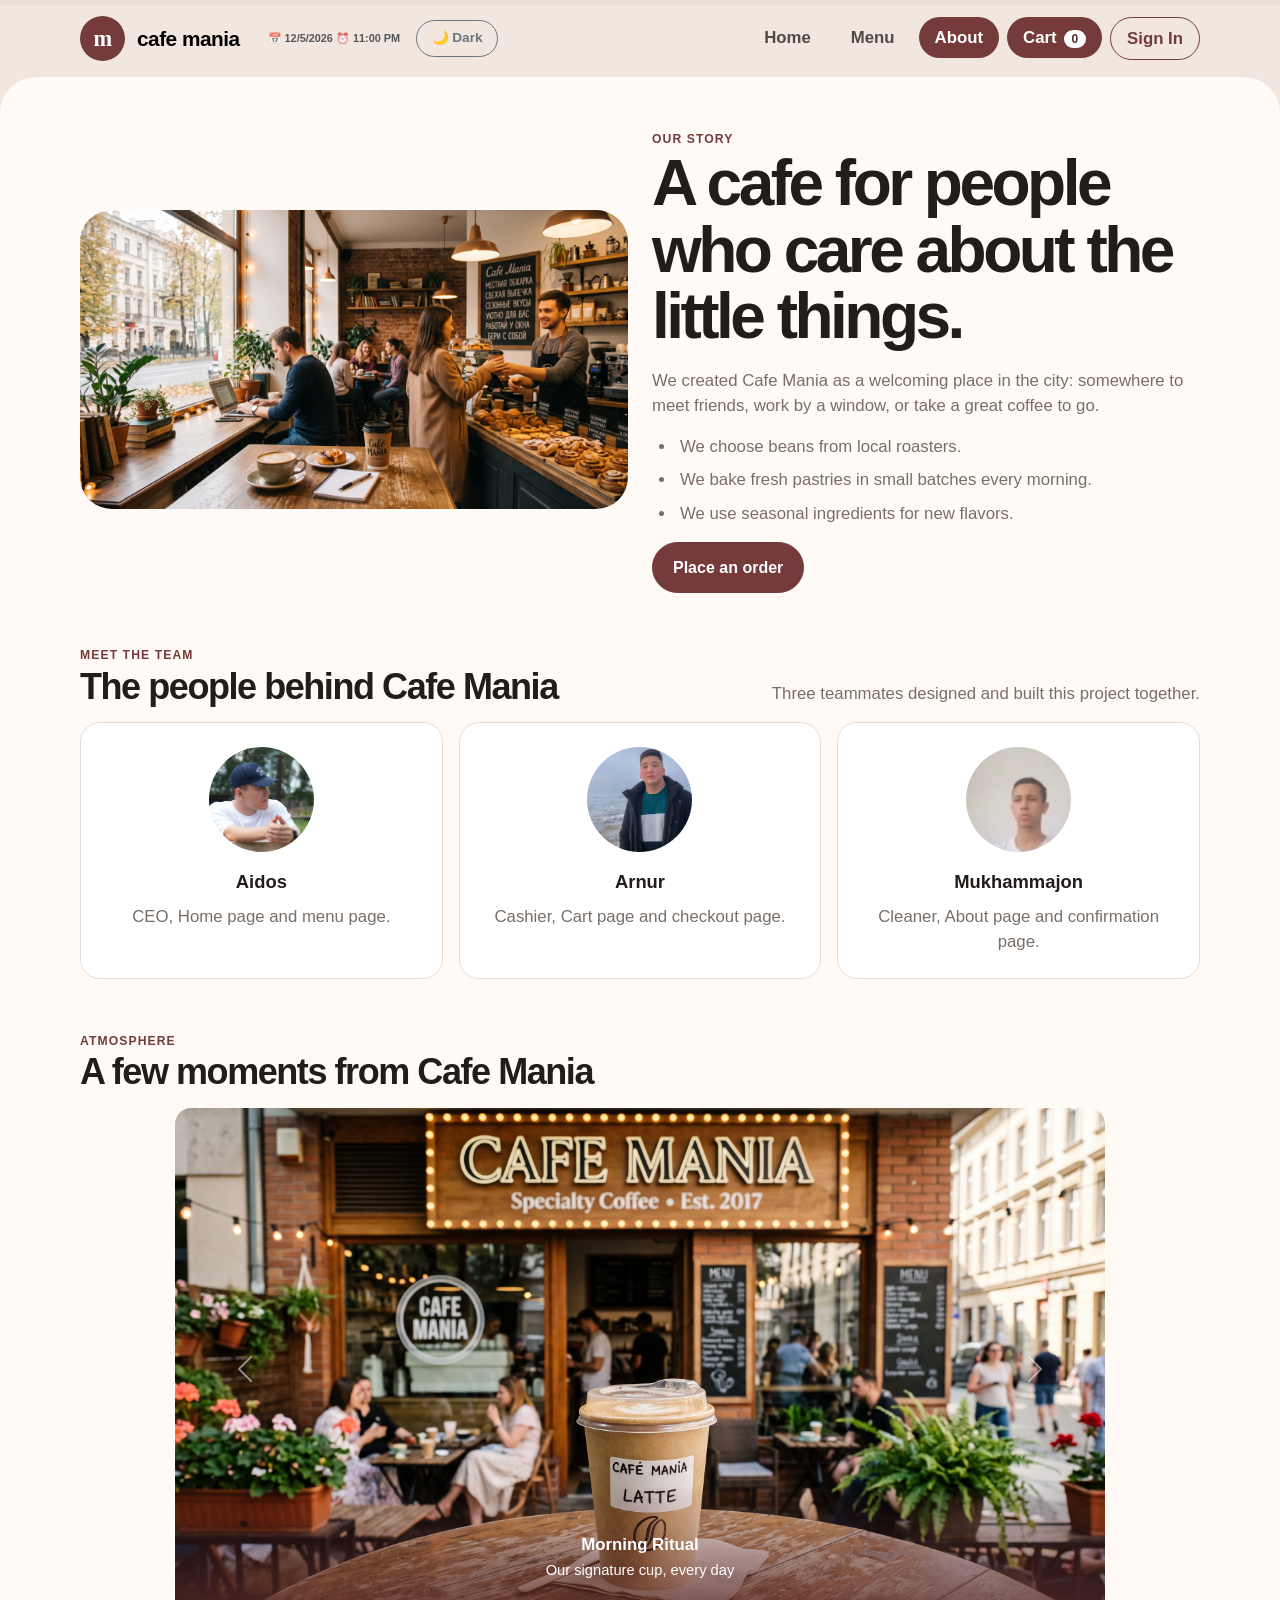
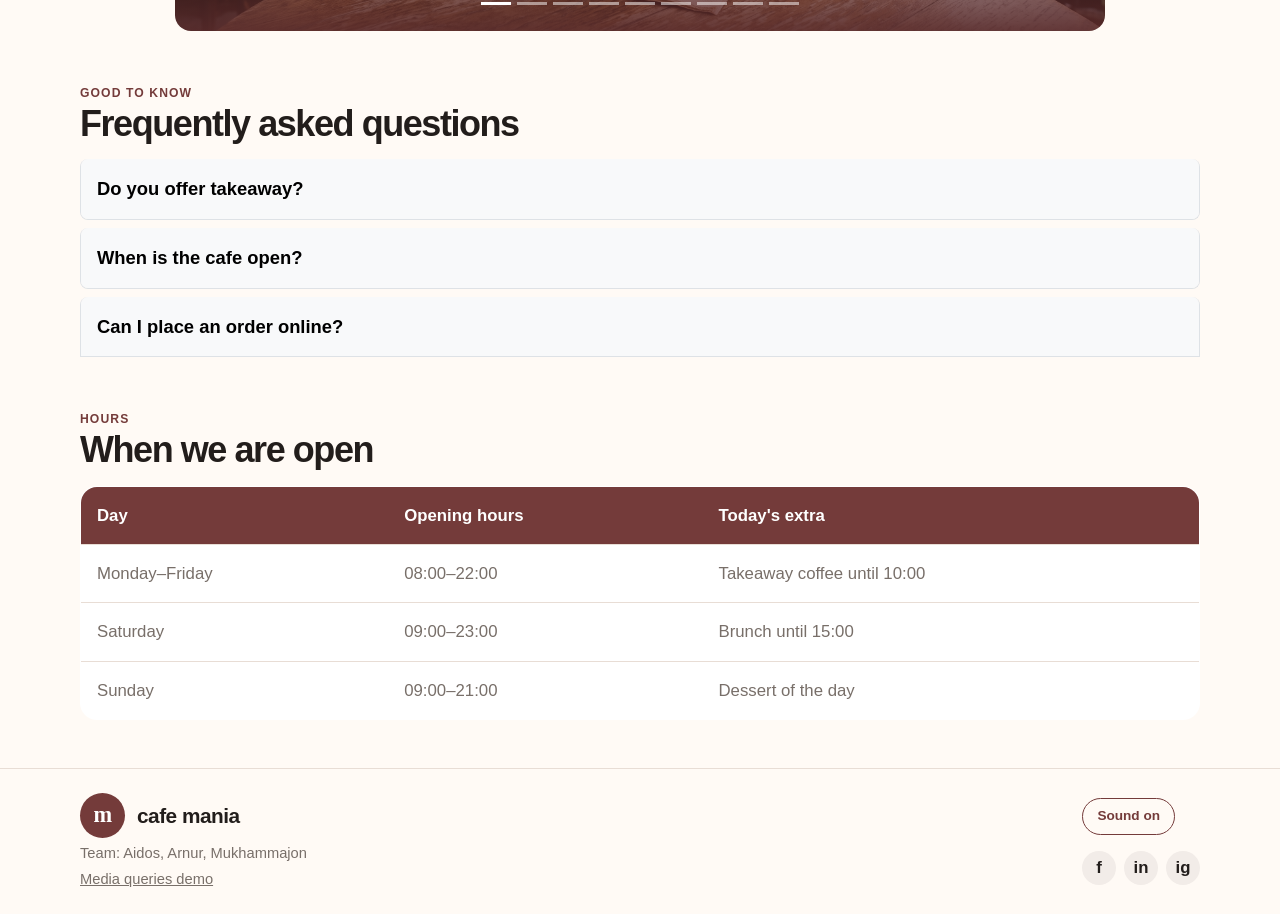
==== commit 83b30505: "Final Project: Implement all requirements, SampleAPIs coffee REST API, auth simulation, and pure JS " ====
--- a/about.html
+++ b/about.html
@@ -6,6 +6,16 @@
   <title>Cafe Mania - About Us</title>
   <link rel="stylesheet" href="https://cdn.jsdelivr.net/npm/bootstrap@5.3.3/dist/css/bootstrap.min.css">
   <link rel="stylesheet" href="css/style.css">
+  <script>
+    (function () {
+      const theme = localStorage.getItem('cafe-mania-theme');
+      if (theme === 'dark') {
+        document.documentElement.setAttribute('data-bs-theme', 'dark');
+        document.body ? document.body.classList.add('dark-theme') : document.addEventListener('DOMContentLoaded', () => document.body.classList.add('dark-theme'));
+      }
+    })();
+  </script>
+  <script src="https://code.jquery.com/jquery-3.7.1.min.js"></script>
 </head>
 <body>
 
@@ -17,7 +27,7 @@
           <span>cafe mania</span>
           <span id="live-clock" class="ms-3 small fw-bold text-muted"></span>
         </a>
-        <button id="themeToggle" type="button" class="btn btn-sm btn-outline-secondary ms-2">Change theme</button>
+        <button id="themeToggle" type="button" class="btn btn-sm btn-outline-secondary ms-2" aria-label="Toggle light or dark theme">🌓 Theme</button>
         <button class="navbar-toggler" type="button" data-bs-toggle="collapse" data-bs-target="#mainNav" aria-controls="mainNav" aria-expanded="false" aria-label="Toggle navigation">
           <span class="navbar-toggler-icon"></span>
         </button>
@@ -27,6 +37,7 @@
           <li class="nav-item"><a class="nav-link rounded-pill px-3 py-2 fw-bold small" href="menu.html">Menu</a></li>
           <li class="nav-item"><a class="nav-link rounded-pill px-3 py-2 fw-bold small active bg-primary" href="about.html" aria-current="page">About</a></li>
           <li class="nav-item"><a class="nav-link rounded-pill px-3 py-2 fw-bold small bg-primary text-white" href="cart.html">Cart <span class="cart-badge" data-cart-count aria-label="0 items in cart">0</span></a></li>
+          <li class="nav-item auth-nav-item"><a class="nav-link rounded-pill px-3 py-2 fw-bold small" href="login.html">Sign In</a></li>
           </ul>
         </div>
       </div>
@@ -39,7 +50,7 @@
 
       <section class="row align-items-center g-4 mb-5">
         <div class="col-md-6">
-          <img class="img-fluid rounded-5" src="images/team.jpg" alt="Cafe Mania team illustration">
+          <img class="img-fluid rounded-5" data-lazy-src="images/team.jpg" alt="Cafe Mania team illustration">
         </div>
         <div class="col-md-6">
           <span class="eyebrow">Our story</span>
@@ -65,21 +76,21 @@
         <div class="row row-cols-1 row-cols-sm-3 g-3">
           <div class="col">
             <article class="person h-100 p-4 text-center">
-              <img class="rounded-circle mx-auto mb-3" src="images/aidos.jpeg" alt="Portrait of Aidos">
+              <img class="rounded-circle mx-auto mb-3" data-lazy-src="images/aidos.jpeg" alt="Portrait of Aidos">
               <h3>Aidos</h3>
               <p class="mb-0">CEO, Home page and menu page.</p>
             </article>
           </div>
           <div class="col">
             <article class="person h-100 p-4 text-center">
-              <img class="rounded-circle mx-auto mb-3" src="images/arnur.jpeg" alt="Portrait of Arnur">
+              <img class="rounded-circle mx-auto mb-3" data-lazy-src="images/arnur.jpeg" alt="Portrait of Arnur">
               <h3>Arnur</h3>
               <p class="mb-0">Cashier, Cart page and checkout page.</p>
             </article>
           </div>
           <div class="col">
             <article class="person h-100 p-4 text-center">
-              <img class="rounded-circle mx-auto mb-3" src="images/mukhammajon.jpeg" alt="Portrait of Mukhammajon">
+              <img class="rounded-circle mx-auto mb-3" data-lazy-src="images/mukhammajon.jpeg" alt="Portrait of Mukhammajon">
               <h3>Mukhammajon</h3>
               <p class="mb-0">Cleaner, About page and confirmation page.</p>
             </article>
@@ -110,55 +121,55 @@
               </div>
               <div class="carousel-inner">
               <div class="carousel-item active">
-                <img src="images/main%20.jpg" alt="Coffee cup and croissant on the counter">
+                <img data-lazy-src="images/main%20.jpg" alt="Coffee cup and croissant on the counter">
                 <div class="carousel-caption start-0 end-0 bottom-0 pt-5 pb-5 px-5">
                   <span class="fw-bold">Morning Ritual</span><br><small>Our signature cup, every day</small>
                 </div>
               </div>
               <div class="carousel-item">
-                <img src="images/cofee.jpg" alt="Coffee and croissant set">
+                <img data-lazy-src="images/cofee.jpg" alt="Coffee and croissant set">
                 <div class="carousel-caption start-0 end-0 bottom-0 pt-5 pb-5 px-5">
                   <span class="fw-bold">Fresh Roast</span><br><small>Beans from local roasters</small>
                 </div>
               </div>
               <div class="carousel-item">
-                <img src="images/Cappucino.jpg" alt="Cappuccino with a pastry">
+                <img data-lazy-src="images/Cappucino.jpg" alt="Cappuccino with a pastry">
                 <div class="carousel-caption start-0 end-0 bottom-0 pt-5 pb-5 px-5">
                   <span class="fw-bold">Latte Art</span><br><small>Double espresso, silky foam</small>
                 </div>
               </div>
               <div class="carousel-item">
-                <img src="images/zavtrak.jpg" alt="Breakfast plate with toast and berries">
+                <img data-lazy-src="images/zavtrak.jpg" alt="Breakfast plate with toast and berries">
                 <div class="carousel-caption start-0 end-0 bottom-0 pt-5 pb-5 px-5">
                   <span class="fw-bold">Mania Brunch</span><br><small>Toast, egg and fresh berries</small>
                 </div>
               </div>
               <div class="carousel-item">
-                <img src="images/lunch.jpg" alt="Lunch plate">
+                <img data-lazy-src="images/lunch.jpg" alt="Lunch plate">
                 <div class="carousel-caption start-0 end-0 bottom-0 pt-5 pb-5 px-5">
                   <span class="fw-bold">Midday Break</span><br><small>A hot dish and homemade lemonade</small>
                 </div>
               </div>
               <div class="carousel-item">
-                <img src="images/pirog.jpg" alt="Berry pastry">
+                <img data-lazy-src="images/pirog.jpg" alt="Berry pastry">
                 <div class="carousel-caption start-0 end-0 bottom-0 pt-5 pb-5 px-5">
                   <span class="fw-bold">Bakery Corner</span><br><small>Baked fresh every morning</small>
                 </div>
               </div>
               <div class="carousel-item">
-                <img src="images/tea.jpg" alt="A hot drink in a cup">
+                <img data-lazy-src="images/tea.jpg" alt="A hot drink in a cup">
                 <div class="carousel-caption start-0 end-0 bottom-0 pt-5 pb-5 px-5">
                   <span class="fw-bold">Tea Time</span><br><small>Bright berry blends with honey</small>
                 </div>
               </div>
               <div class="carousel-item">
-                <img src="images/desert.jpg" alt="Berry dessert">
+                <img data-lazy-src="images/desert.jpg" alt="Berry dessert">
                 <div class="carousel-caption start-0 end-0 bottom-0 pt-5 pb-5 px-5">
                   <span class="fw-bold">Dessert of the Day</span><br><small>Ask your barista what's fresh</small>
                 </div>
               </div>
               <div class="carousel-item">
-                <img src="images/team.jpg" alt="Cafe Mania team at work">
+                <img data-lazy-src="images/team.jpg" alt="Cafe Mania team at work">
                 <div class="carousel-caption start-0 end-0 bottom-0 pt-5 pb-5 px-5">
                   <span class="fw-bold">Our People</span><br><small>The faces behind every cup</small>
                 </div>
@@ -279,7 +290,14 @@
   <script src="https://cdn.jsdelivr.net/npm/bootstrap@5.3.3/dist/js/bootstrap.bundle.min.js"></script>
   <script src="js/catalog.js"></script>
   <script src="js/cart.js"></script>
-  <script src="script.js"></script>
+  <script src="js/validation.js"></script>
+  <script src="js/auth.js"></script>
   <script src="js/site-ui.js"></script>
+  <script src="js/script.js"></script>
+  <script src="js/assignment6.js"></script>
 </body>
 </html>
+
+
+
+
--- a/css/style.css
+++ b/css/style.css
@@ -915,3 +915,91 @@
 @media (prefers-reduced-motion: reduce) {
     *, *::before, *::after { animation: none !important; transition: none !important; scroll-behavior: auto !important; }
 }
+
+/* Assignment 6 jQuery enhancements */
+.scroll-progress { position: fixed; inset: 0 0 auto; z-index: 1080; height: 5px; background: color-mix(in srgb, var(--line) 65%, transparent); pointer-events: none; }
+.scroll-progress__fill { display: block; width: 0; height: 100%; background: linear-gradient(90deg, var(--wine), #df9e58); transition: width 80ms linear; }
+.menu-search { max-width: 38rem; }
+.search-suggestions { position: absolute; top: 100%; left: 0; right: 0; z-index: 20; max-height: 16rem; overflow-y: auto; box-shadow: 0 0.75rem 1.5rem #0002; }
+.search-suggestions[hidden] { display: none; }
+.search-suggestions li { list-style: none; }
+.search-suggestions button { width: 100%; text-align: left; }
+#menu-results { min-height: 1.5rem; margin-top: .75rem; }
+#product-grid mark { background: #ffe39b; color: inherit; border-radius: .2em; padding: 0 .08em; }
+.engagement-strip { background: var(--sand); border: 1px solid var(--line); }
+.animated-counter { color: var(--wine); font-size: 1.35em; font-variant-numeric: tabular-nums; }
+.copy-menu-link { min-width: min(100%, 19rem); }
+@media (prefers-reduced-motion: reduce) { .scroll-progress__fill { transition: none; } }
+
+/* Requirement 6: Enhanced Interactive Buttons & Animated Micro-interactions */
+.btn {
+    transition: transform 0.22s cubic-bezier(0.16, 1, 0.3, 1), box-shadow 0.22s ease, background-color 0.2s ease, color 0.2s ease;
+}
+.btn:hover {
+    transform: translateY(-2px);
+    box-shadow: 0 4px 12px rgba(89, 23, 34, 0.16);
+}
+.btn:active {
+    transform: scale(0.97) translateY(0);
+}
+.btn-round {
+    transition: transform 0.25s cubic-bezier(0.34, 1.56, 0.64, 1), background-color 0.2s ease;
+}
+.btn-round:hover {
+    transform: rotate(90deg) scale(1.12);
+}
+.btn-fav-toggle {
+    transition: transform 0.25s cubic-bezier(0.34, 1.56, 0.64, 1), background-color 0.2s ease;
+}
+.btn-fav-toggle:hover {
+    transform: scale(1.18);
+}
+
+/* Authentication Nav Buttons */
+.btn-auth-profile {
+    background: #df9e58 !important;
+    color: #291811 !important;
+    border: 1px solid #c28340;
+    transition: all 0.2s ease;
+}
+.btn-auth-profile:hover {
+    background: #c28340 !important;
+    color: #fff !important;
+}
+.btn-auth-login {
+    border: 1px solid var(--wine);
+    color: var(--wine);
+}
+body.dark-theme .btn-auth-login {
+    border-color: #efb5ac;
+    color: #efb5ac;
+}
+
+/* Requirement 7: World Specialty Coffee API Section */
+.api-explorer-section {
+    background: var(--sand);
+    border: 1px solid var(--line);
+    transition: background-color 0.3s ease, border-color 0.3s ease;
+}
+body.dark-theme .api-explorer-section {
+    background: var(--cream);
+    border-color: var(--line);
+}
+body.dark-theme .api-explorer-section code {
+    color: #efb5ac;
+}
+
+/* Requirement 5.2: Field error shake animation */
+.field-error {
+    font-size: 0.82rem;
+    animation: field-error-enter 0.25s ease;
+}
+@keyframes field-error-enter {
+    0% { opacity: 0; transform: translateY(-4px); }
+    100% { opacity: 1; transform: translateY(0); }
+}
+
+/* Requirement 3: Smooth Theme Switching Transitions */
+body, #main-header, footer, .card, .page, .summary, .form-card {
+    transition: background-color 0.28s ease, color 0.28s ease, border-color 0.28s ease;
+}
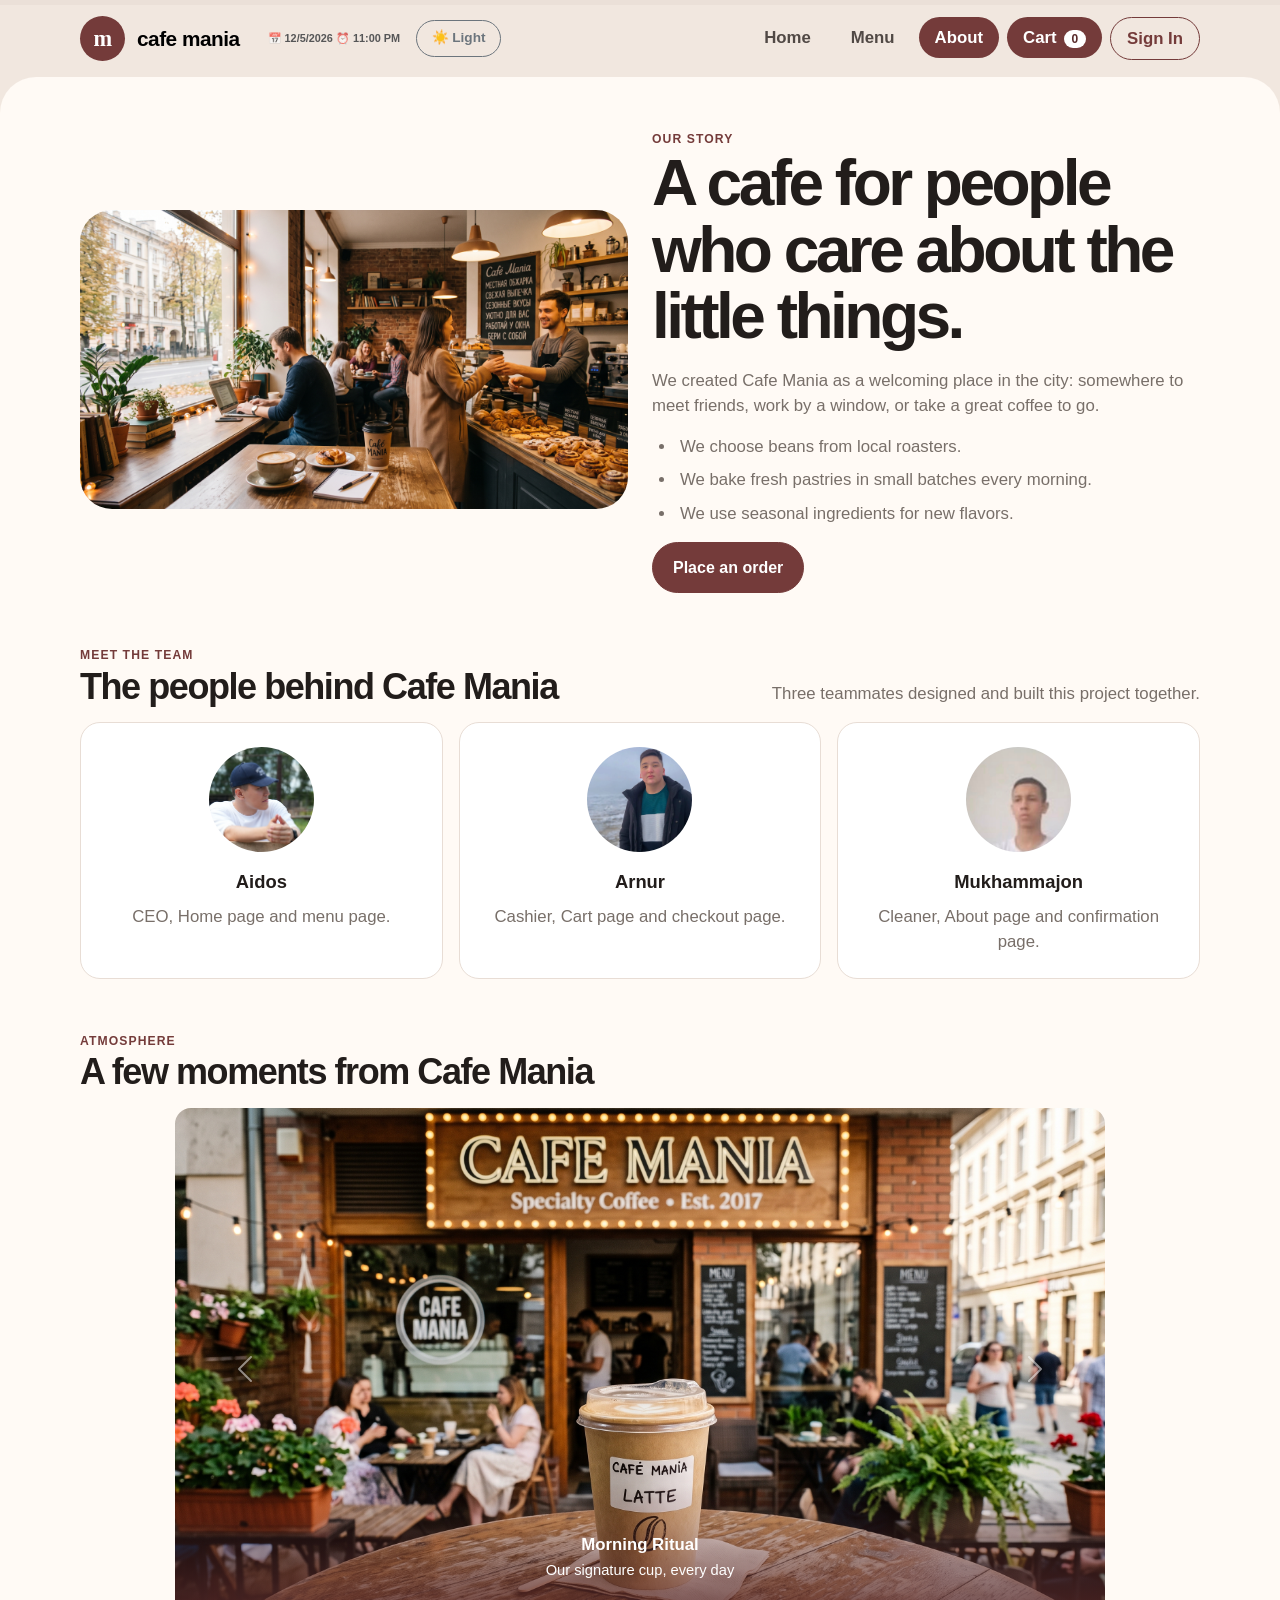
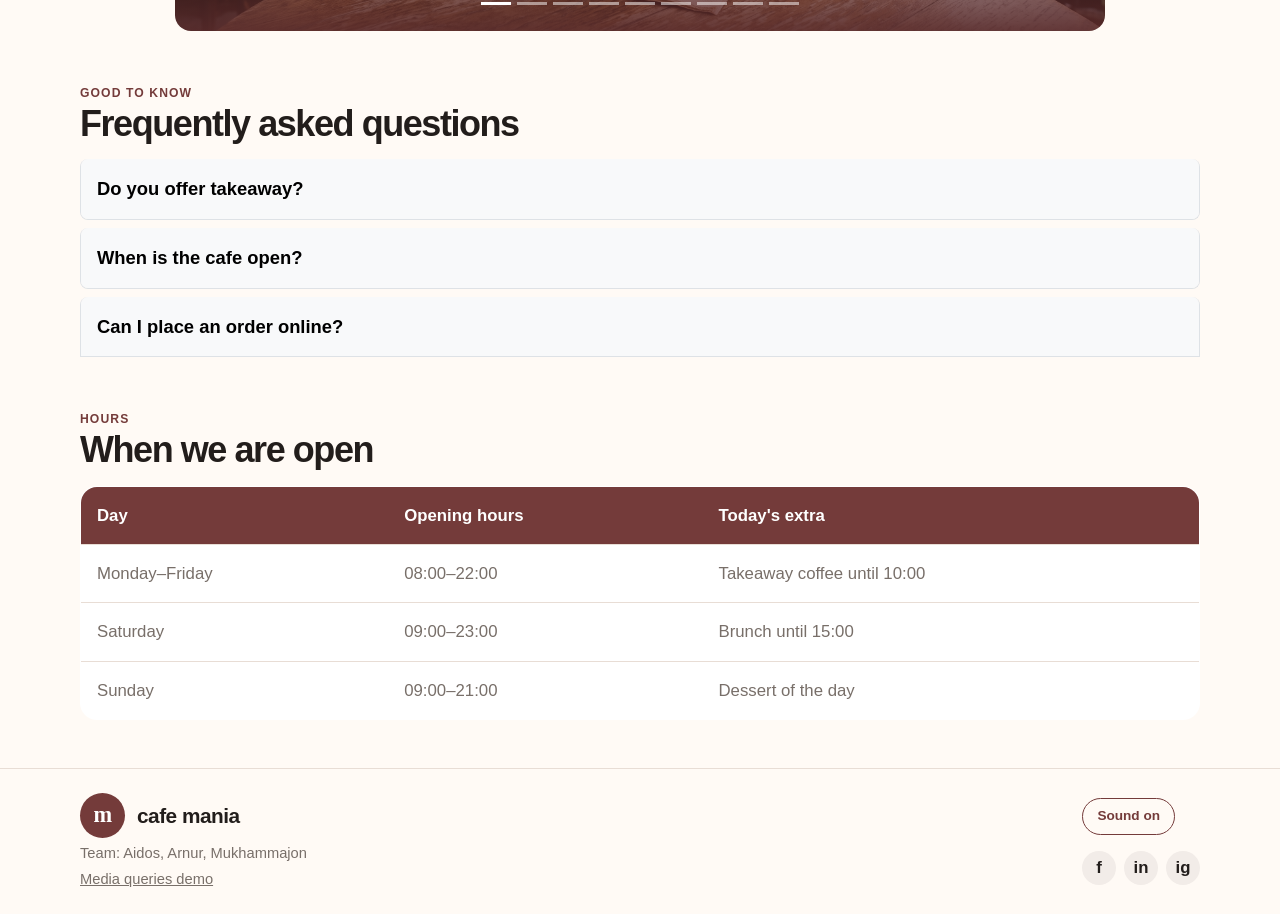
==== commit b977f037: "Restore full theme cycle: Light -> Dark -> Matcha -> Blue -> Berry" ====
--- a/about.html
+++ b/about.html
@@ -9,9 +9,14 @@
   <script>
     (function () {
       const theme = localStorage.getItem('cafe-mania-theme');
-      if (theme === 'dark') {
-        document.documentElement.setAttribute('data-bs-theme', 'dark');
-        document.body ? document.body.classList.add('dark-theme') : document.addEventListener('DOMContentLoaded', () => document.body.classList.add('dark-theme'));
+      const themes = ['light', 'dark', 'green', 'blue', 'red'];
+      if (themes.includes(theme)) {
+        document.documentElement.setAttribute('data-bs-theme', theme === 'dark' ? 'dark' : 'light');
+        const applyEarly = () => {
+          themes.forEach(t => document.body.classList.toggle(`${t}-theme`, t === theme));
+          document.body.dataset.theme = theme;
+        };
+        document.body ? applyEarly() : document.addEventListener('DOMContentLoaded', applyEarly);
       }
     })();
   </script>
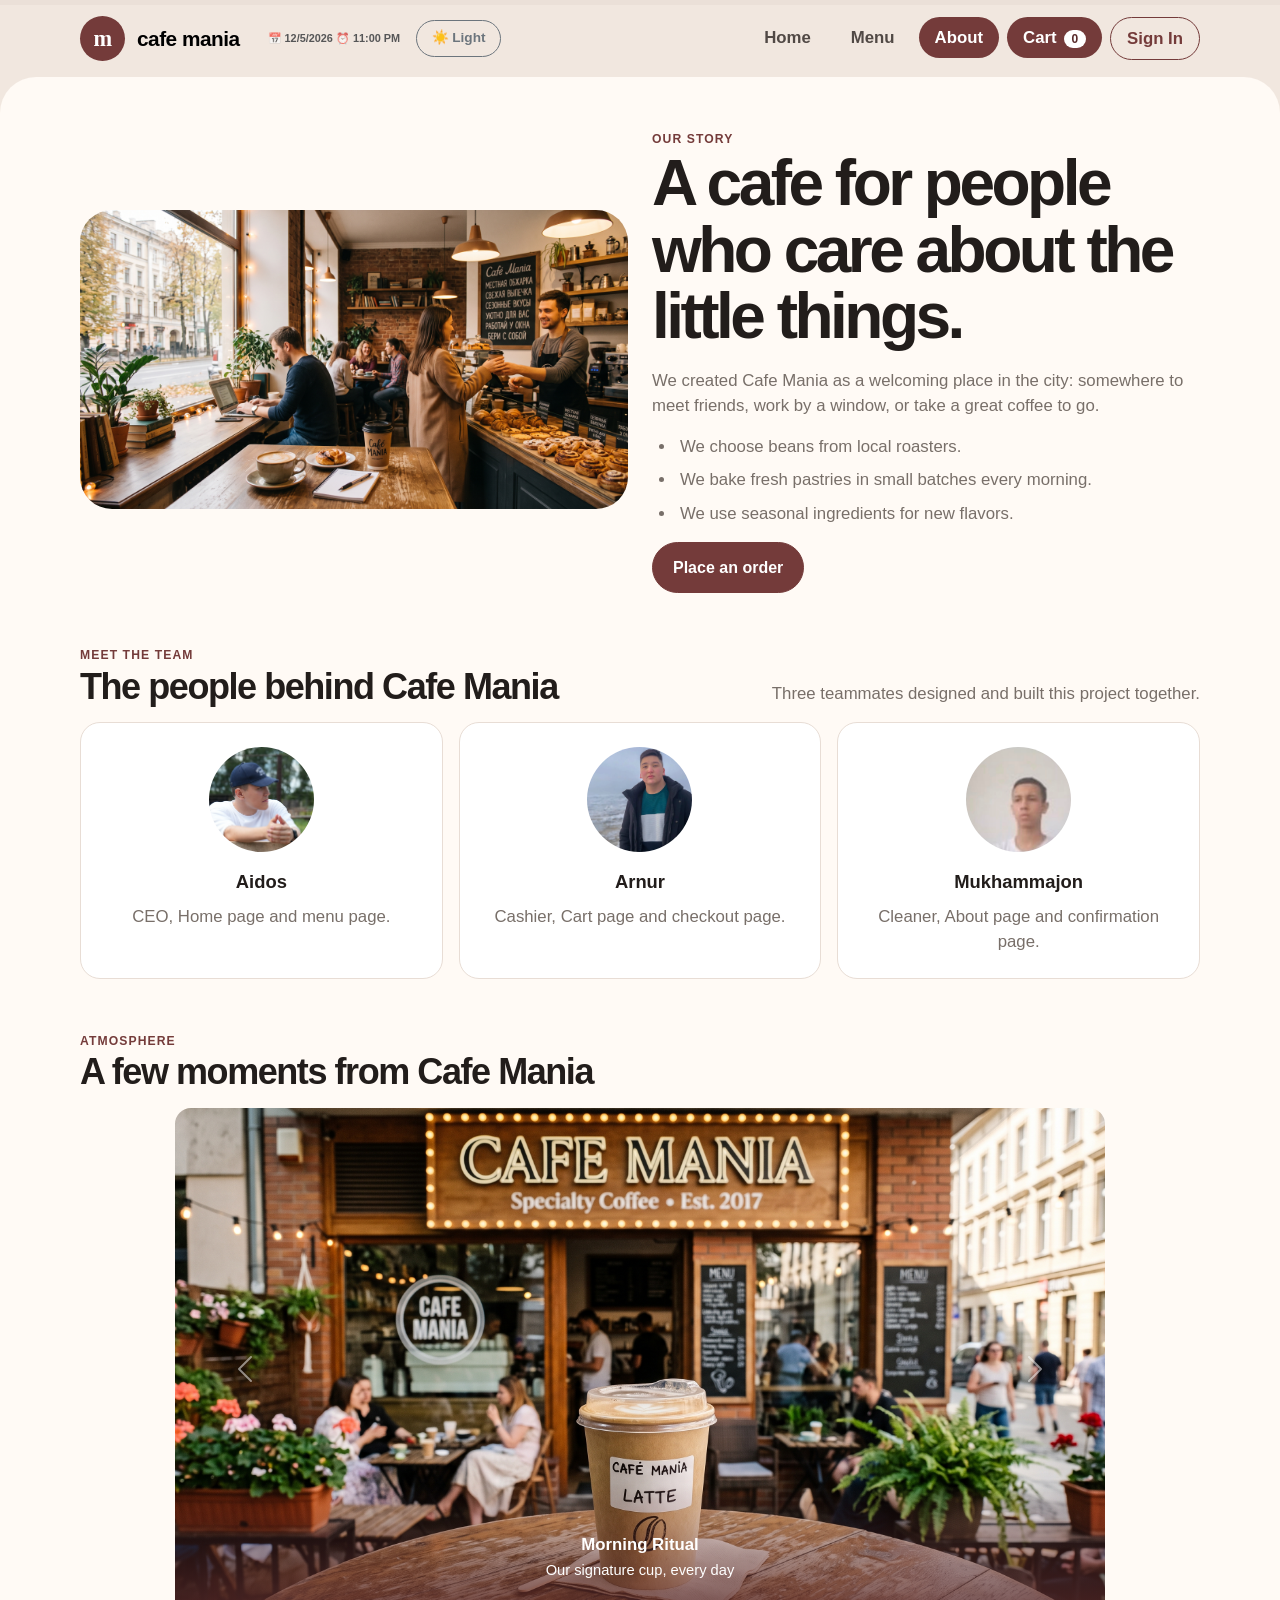
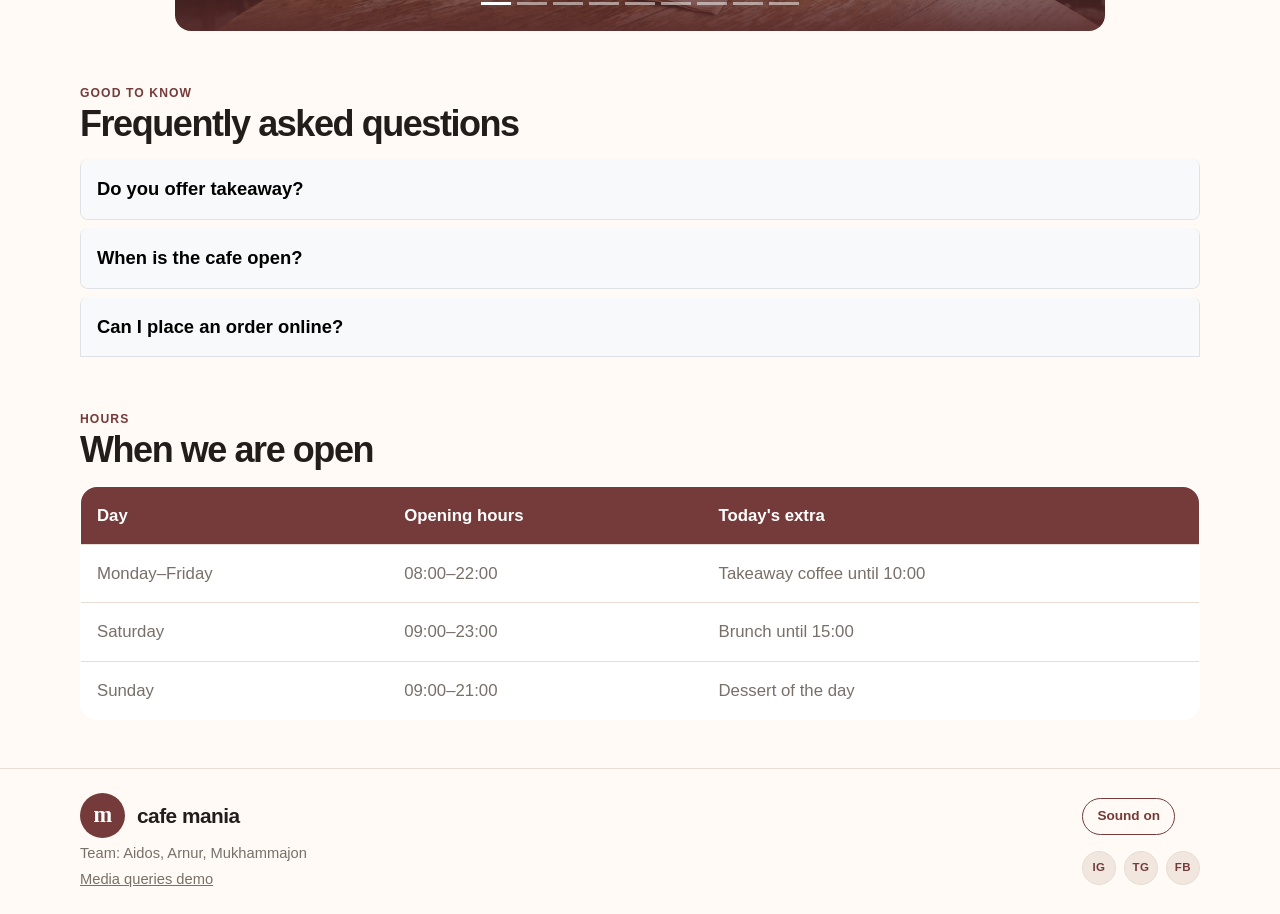
==== commit a8b7b6a9: "Fix favorite drinks logic, add menu favorites, and polish UI elements" ====
--- a/about.html
+++ b/about.html
@@ -284,9 +284,9 @@
       <div>
         <button class="btn btn-outline-primary btn-sm mb-3" type="button" data-sound-toggle aria-pressed="true">Sound on</button>
         <div class="socials d-flex gap-2">
-          <a href="#">f</a>
-          <a href="#">in</a>
-          <a href="#">ig</a>
+          <a href="#" aria-label="Instagram" title="Instagram">IG</a>
+          <a href="#" aria-label="Telegram" title="Telegram">TG</a>
+          <a href="#" aria-label="Facebook" title="Facebook">FB</a>
         </div>
       </div>
     </div>
--- a/css/style.css
+++ b/css/style.css
@@ -521,8 +521,21 @@
   display: grid;
   place-items: center;
   border-radius: 50%;
-  background: #f2ece8;
-  font-weight: 800;
+  background: var(--sand);
+  color: var(--wine);
+  font-weight: 700;
+  font-size: 0.72rem;
+  letter-spacing: 0.5px;
+  text-decoration: none;
+  transition: transform 0.2s ease, background 0.2s ease, color 0.2s ease;
+  border: 1px solid var(--line);
+}
+
+.socials a:hover {
+  background: var(--wine);
+  color: #ffffff;
+  transform: translateY(-2px);
+  border-color: var(--wine);
 }
 
 /* responsive typography */
@@ -1003,3 +1016,40 @@
 body, #main-header, footer, .card, .page, .summary, .form-card {
     transition: background-color 0.28s ease, color 0.28s ease, border-color 0.28s ease;
 }
+
+/* Authentication Tab Switcher (Brand style with thin borders, replacing default blue) */
+#authTabs {
+    background: var(--sand) !important;
+    border: 1px solid var(--line) !important;
+    padding: 0.35rem !important;
+    gap: 0.3rem !important;
+}
+#authTabs .nav-link {
+    color: var(--ink) !important;
+    background: transparent !important;
+    border: 1px solid transparent !important;
+    transition: all 0.22s ease !important;
+}
+#authTabs .nav-link:hover:not(.active) {
+    background-color: color-mix(in srgb, var(--wine) 12%, transparent) !important;
+    color: var(--wine) !important;
+    border-color: var(--line) !important;
+}
+#authTabs .nav-link.active {
+    background-color: var(--wine) !important;
+    color: #ffffff !important;
+    border: 1px solid var(--wine-dark) !important;
+    box-shadow: 0 2px 8px rgba(89, 23, 34, 0.25) !important;
+}
+body.dark-theme #authTabs {
+    background: #2b2523 !important;
+    border-color: var(--line) !important;
+}
+body.dark-theme #authTabs .nav-link {
+    color: var(--ink) !important;
+}
+body.dark-theme #authTabs .nav-link.active {
+    background-color: var(--wine) !important;
+    color: #ffffff !important;
+    border-color: #efb5ac !important;
+}
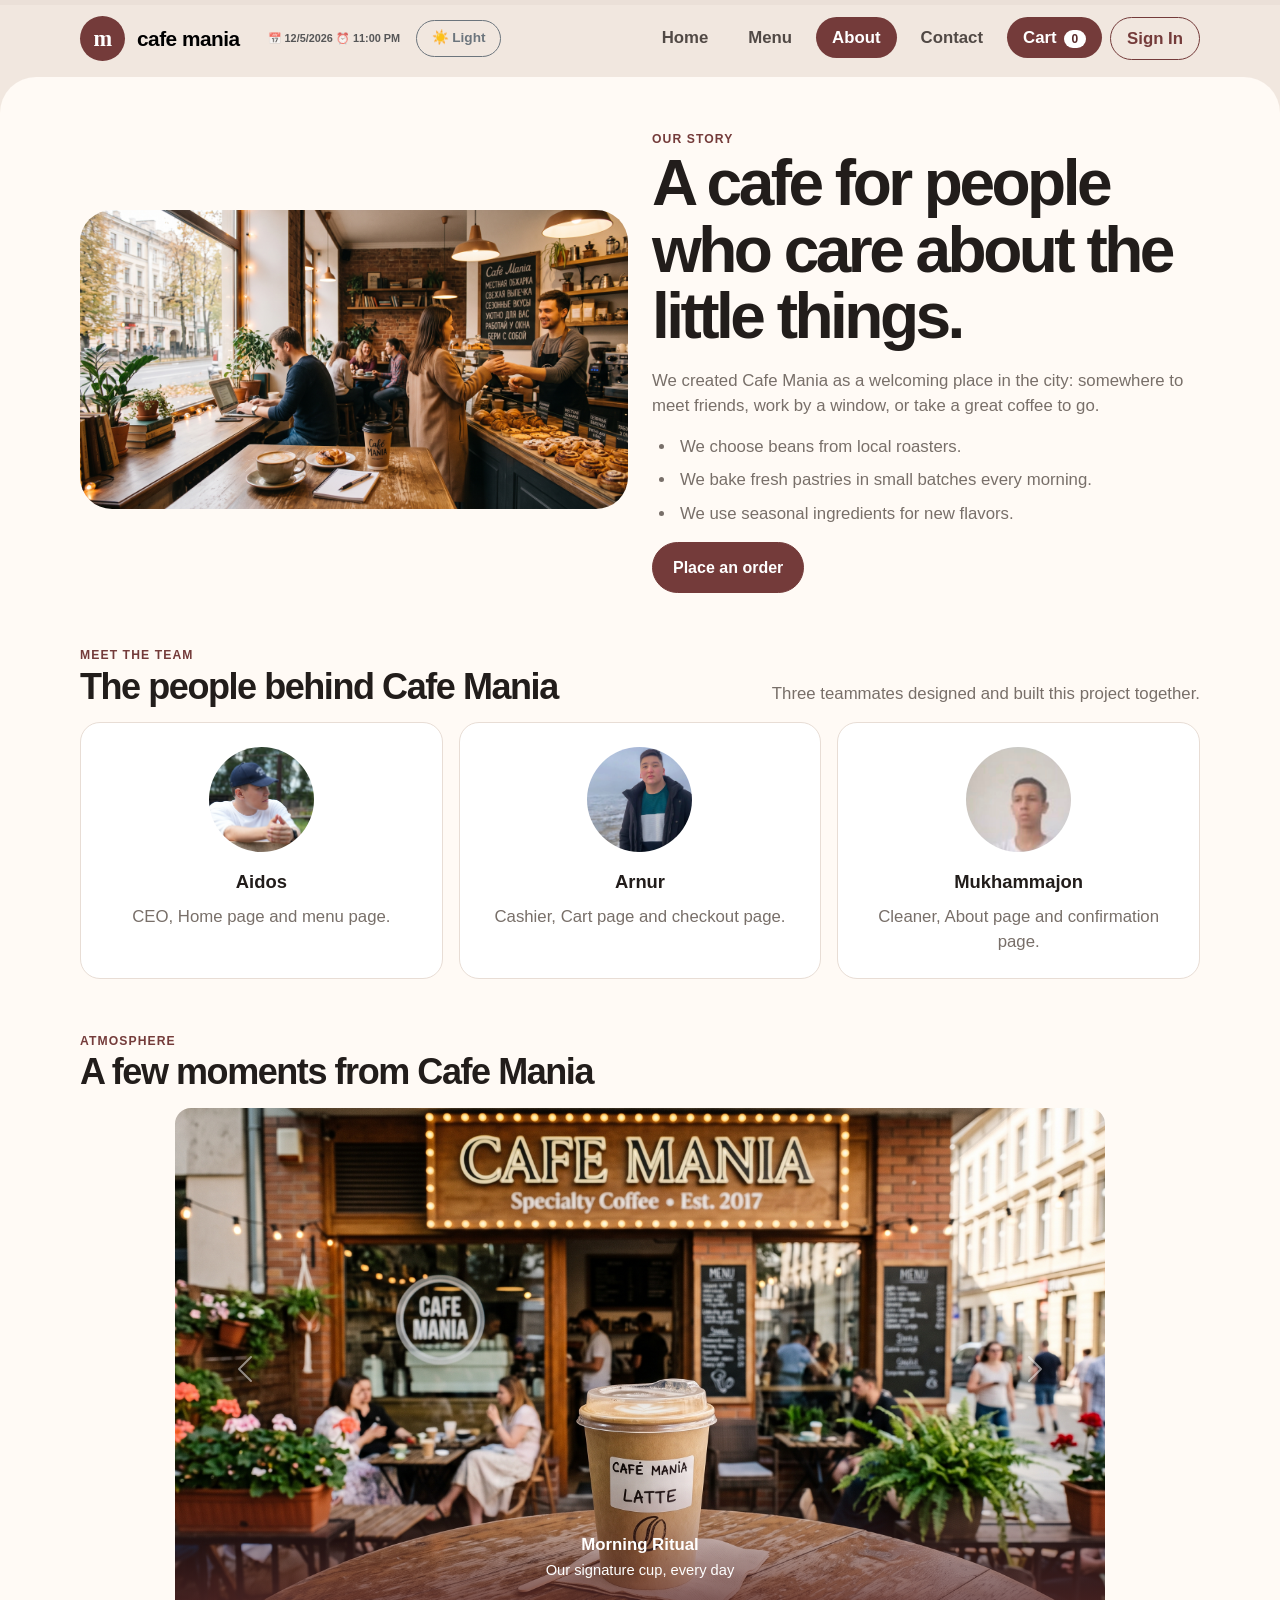
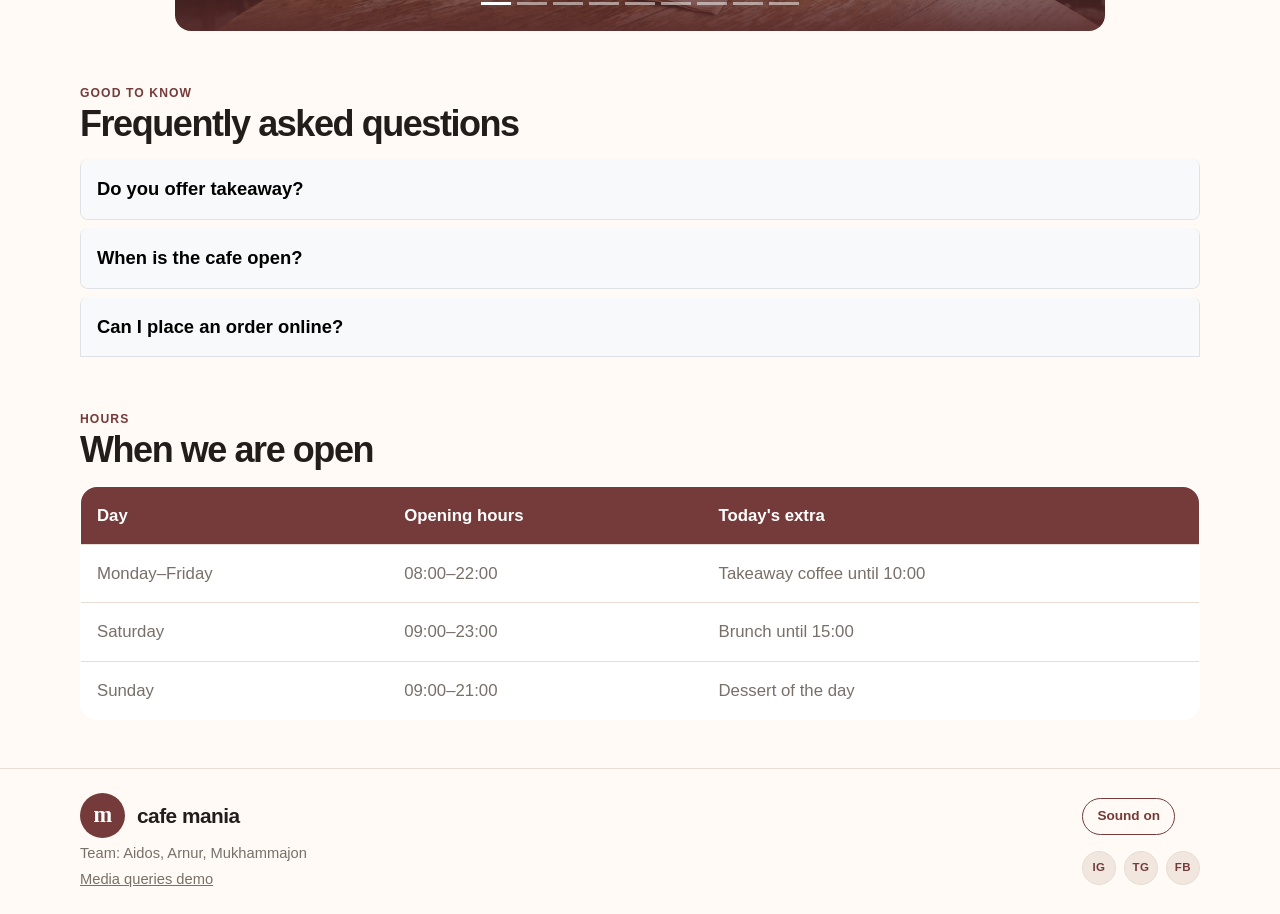
==== commit 48b0b3da: "Clean up rubric comments, add contact page, and update navigation" ====
--- a/about.html
+++ b/about.html
@@ -41,6 +41,7 @@
           <li class="nav-item"><a class="nav-link rounded-pill px-3 py-2 fw-bold small" href="index.html">Home</a></li>
           <li class="nav-item"><a class="nav-link rounded-pill px-3 py-2 fw-bold small" href="menu.html">Menu</a></li>
           <li class="nav-item"><a class="nav-link rounded-pill px-3 py-2 fw-bold small active bg-primary" href="about.html" aria-current="page">About</a></li>
+          <li class="nav-item"><a class="nav-link rounded-pill px-3 py-2 fw-bold small" href="contact.html">Contact</a></li>
           <li class="nav-item"><a class="nav-link rounded-pill px-3 py-2 fw-bold small bg-primary text-white" href="cart.html">Cart <span class="cart-badge" data-cart-count aria-label="0 items in cart">0</span></a></li>
           <li class="nav-item auth-nav-item"><a class="nav-link rounded-pill px-3 py-2 fw-bold small" href="login.html">Sign In</a></li>
           </ul>
--- a/css/style.css
+++ b/css/style.css
@@ -944,7 +944,7 @@
 .copy-menu-link { min-width: min(100%, 19rem); }
 @media (prefers-reduced-motion: reduce) { .scroll-progress__fill { transition: none; } }
 
-/* Requirement 6: Enhanced Interactive Buttons & Animated Micro-interactions */
+/* Interactive Button & Animation Effects */
 .btn {
     transition: transform 0.22s cubic-bezier(0.16, 1, 0.3, 1), box-shadow 0.22s ease, background-color 0.2s ease, color 0.2s ease;
 }
@@ -988,7 +988,7 @@
     color: #efb5ac;
 }
 
-/* Requirement 7: World Specialty Coffee API Section */
+/* World Specialty Coffee API Section */
 .api-explorer-section {
     background: var(--sand);
     border: 1px solid var(--line);
@@ -1002,7 +1002,7 @@
     color: #efb5ac;
 }
 
-/* Requirement 5.2: Field error shake animation */
+/* Form validation error animations */
 .field-error {
     font-size: 0.82rem;
     animation: field-error-enter 0.25s ease;
@@ -1012,7 +1012,7 @@
     100% { opacity: 1; transform: translateY(0); }
 }
 
-/* Requirement 3: Smooth Theme Switching Transitions */
+/* Theme Switching Transitions */
 body, #main-header, footer, .card, .page, .summary, .form-card {
     transition: background-color 0.28s ease, color 0.28s ease, border-color 0.28s ease;
 }
